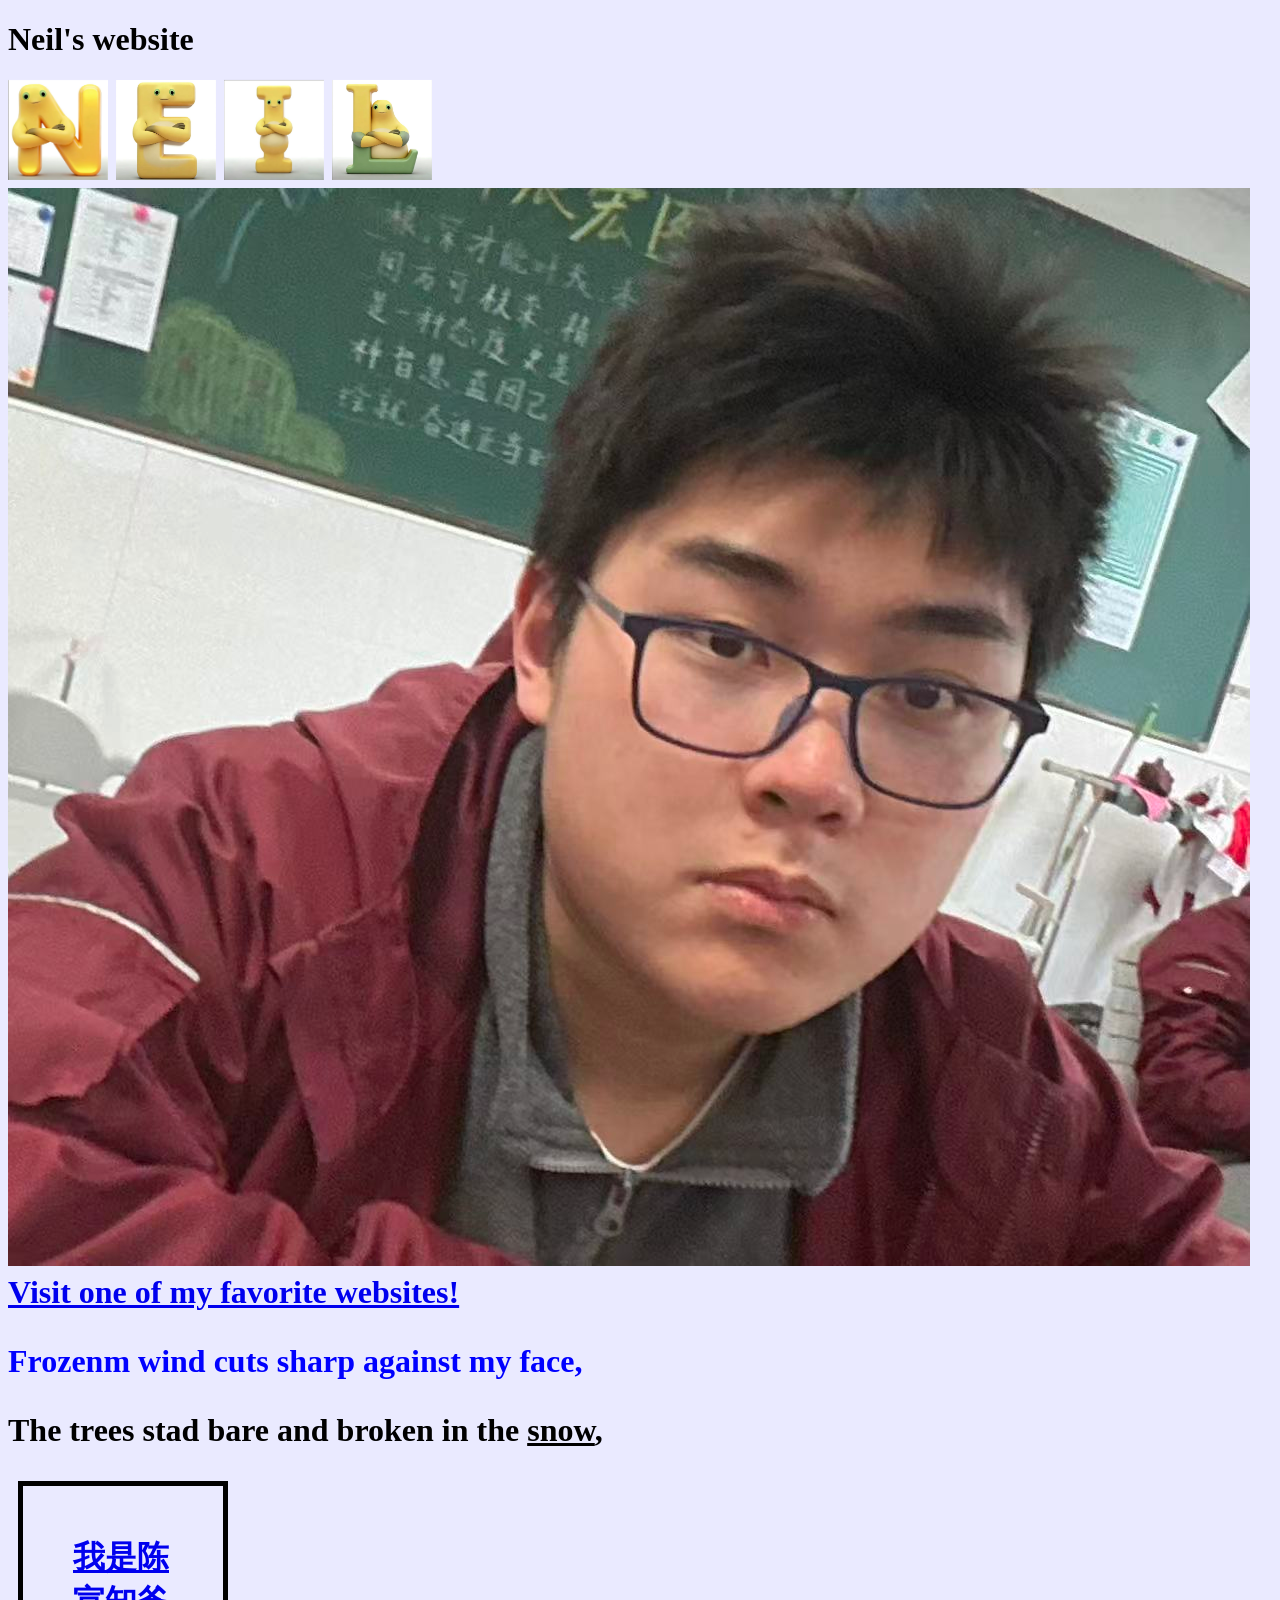
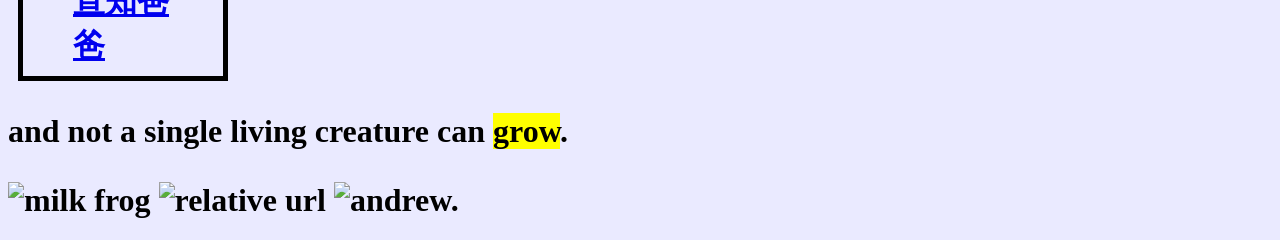
==== index.html @ f55d4d98 "ico" ====
<!DOCTYPE html>
<html lang="en">
<head>
    <title>Neil Wang</title>
    <link rel="stylesheet" href="styles/main.css">
    <link rel="icon" type="image/x-icon" href="images/favicon.ico">
</head>


<body style=" background-color: rgba(0, 0, 255, 0.081);">
    <h1> Neil's website<h1>
        <img
            src="images/n.png"
            class="sticky-img"
            style="width:100px; height:100px;"
        />
        <img
            src="images/e.png"
            class="sticky-img"
            style="width:100px; height:100px;"
        />
        <img
            src="images/i.png"
            class="sticky-img"
            style="width:100px; height:100px;"
        />
        <img
            src="images/l.png"
            class="sticky-img"
            style="width:100px; height:100px;"
        />

    
        <a href="https://www.douyin.com/jingxuan" target="_blank" title="幽默">
        <img src="images/微信图片_20260408154208_109_251.jpg" alt="douyin pathway">
        Visit one of my favorite websites!</a>

        <p style="color:blue;">Frozenm wind cuts sharp against my <strong>face</strong>,</p>
        <p>The trees stad bare and broken in the <u>snow</u>,</p>
        <div> <a href="https://www.baidu.com">我是陈宣知爸爸</a></div>
        <p>and not a <strong>single</strong> living creature can <mark>grow</mark>.</p>
      
    

        <img
            src="https://t14.baidu.com/it/u=1878694358,646015263&fm=224&app=112&f=JPEG?w=500&h=500"
            alt="milk frog"
             style="width:400px; height:400px;"
        />

        <!--Example of a relative url as src value-->
        <img src="https://encrypted-tbn0.gstatic.com/images?q=tbn:ANd9GcRMyRl-_iJHdM_-b48IzEIH5YXbvTeSSJeOVw&s" alt="relative url" />

        <!--Example of an error retrieving an image.-->
        <img src="error.jpg" alt="andrew." />



</body>
</html>
---- styles/main.css ----
<style>
        a:link {
            color: red;
            background-color: transparent;
            text-decoration: underline;
        }
        a:hover {
            color: green;
            background-color: blue;
            text-decoration: none;
        }
        a:active {
            color: yellow;
            background-color: purple;
            text-decoration: none;
        }
        a:visited {
            color: rgb(112, 108, 229);
            background-color: transparent;
            text-decoration: underline;
        }

        div {
            width: 100px;
            height: 90px;
            padding: 50px;
            border: 5px solid black;
            margin: 10px;
            }

        .sticky-img {
        position: sticky;
        top: 0;
        width: 100%;  
    }
    </style>
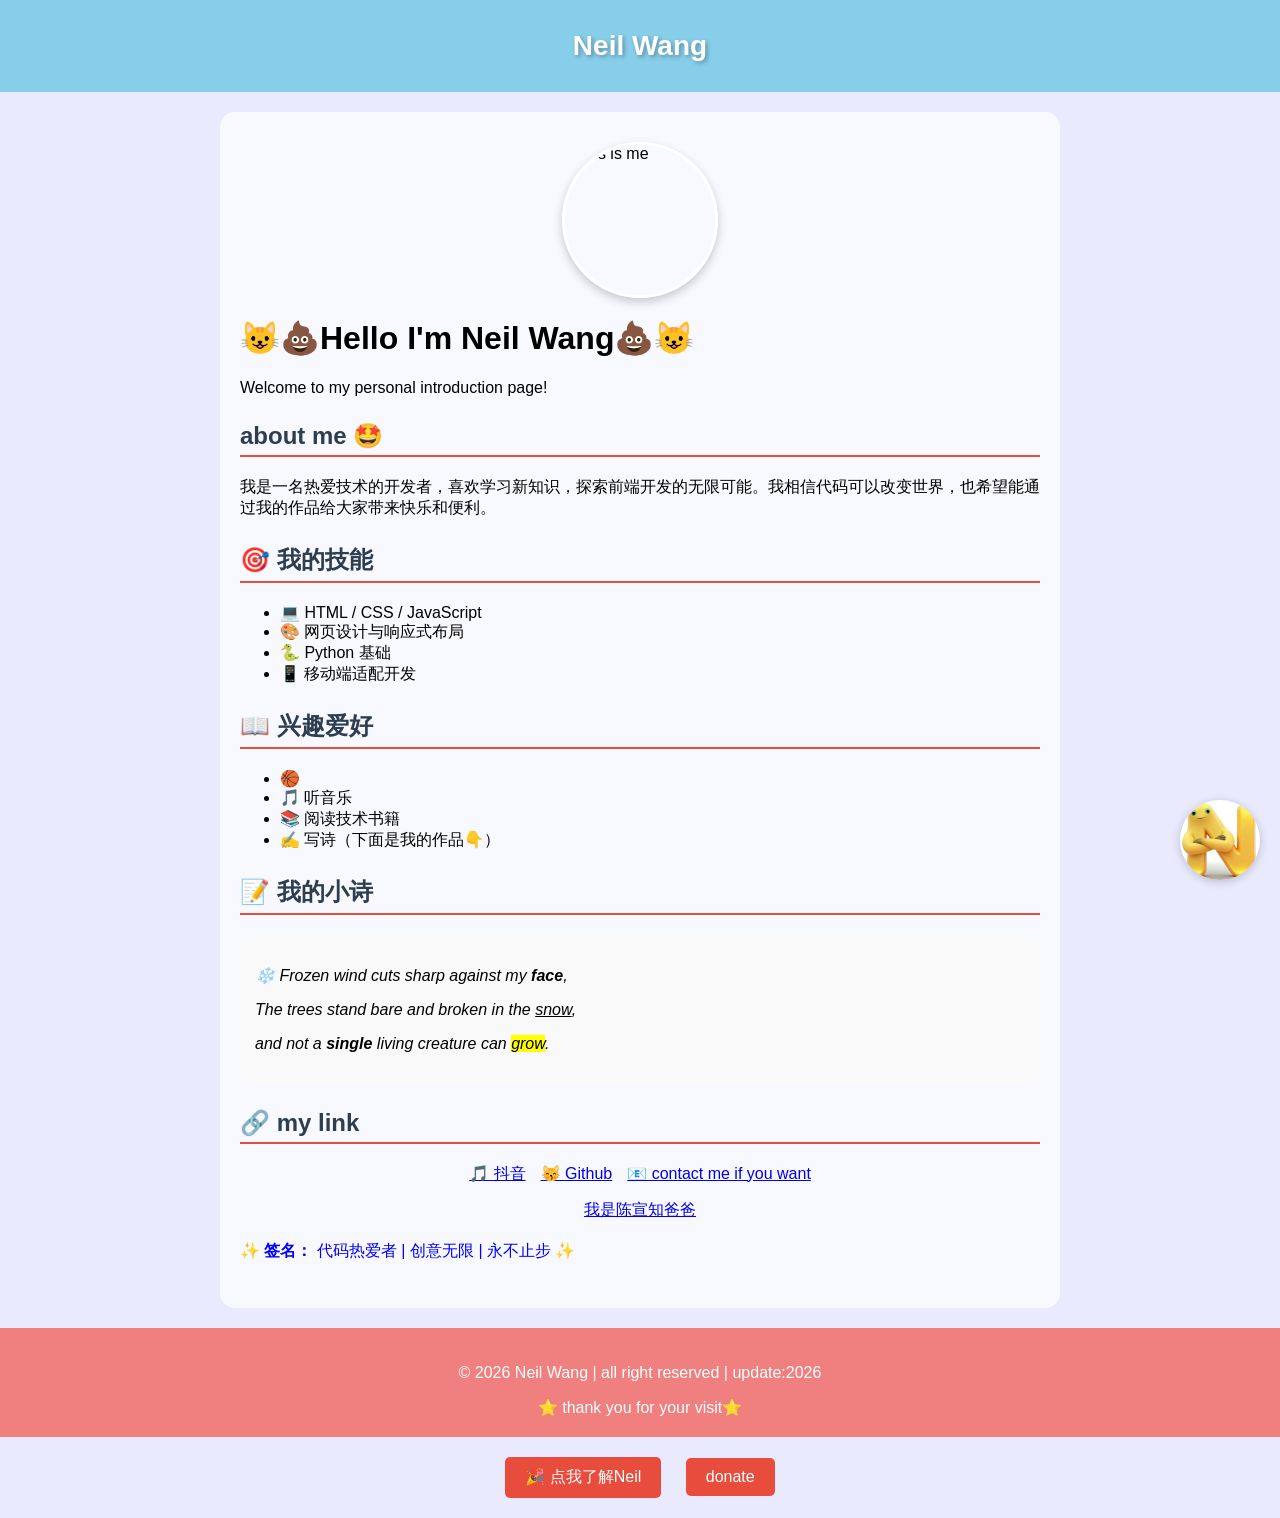
==== commit 8af1708b: "css change" ====
--- a/index.html
+++ b/index.html
@@ -4,57 +4,97 @@
     <title>Neil Wang</title>
     <link rel="stylesheet" href="styles/main.css">
     <link rel="icon" type="image/x-icon" href="images/favicon.ico">
+    <meta name="viewport" content="width=device-width, initial-scale=1.0">
 </head>
 
+<body>
+    <header>Neil Wang</header>
 
-<body style=" background-color: rgba(0, 0, 255, 0.081);">
-    <h1> Neil's website<h1>
-        <img
-            src="images/n.png"
-            class="sticky-img"
-            style="width:100px; height:100px;"
-        />
-        <img
-            src="images/e.png"
-            class="sticky-img"
-            style="width:100px; height:100px;"
-        />
-        <img
-            src="images/i.png"
-            class="sticky-img"
-            style="width:100px; height:100px;"
-        />
-        <img
-            src="images/l.png"
-            class="sticky-img"
-            style="width:100px; height:100px;"
-        />
+    <div class="content">
+        <!-- 个人头像占位 -->
+        <img src="https://t14.baidu.com/it/u=1878694358,646015263&fm=224&app=112&f=JPEG?w=500&h=500" 
+             alt="this is me" 
+             class="profile-img">
+
+        <h1>😺💩Hello I'm Neil Wang💩😺</h1>
+        
+        <p>Welcome to my personal introduction page!</p>
+
+        <h2 class="section-title"> about me 🤩</h2>
+        <p>我是一名热爱技术的开发者，喜欢学习新知识，探索前端开发的无限可能。我相信代码可以改变世界，也希望能通过我的作品给大家带来快乐和便利。</p>
+
+        <h2 class="section-title">🎯 我的技能</h2>
+        <ul>
+            <li>💻 HTML / CSS / JavaScript</li>
+            <li>🎨 网页设计与响应式布局</li>
+            <li>🐍 Python 基础</li>
+            <li>📱 移动端适配开发</li>
+        </ul>
+
+        <h2 class="section-title">📖 兴趣爱好</h2>
+        <ul>
+            <li>🏀 </li>
+            <li>🎵 听音乐</li>
+            <li>📚 阅读技术书籍</li>
+            <li>✍️ 写诗（下面是我的作品👇）</li>
+        </ul>
+
+        <h2 class="section-title">📝 我的小诗</h2>
+        <div class="poem">
+            <p>❄️ Frozen wind cuts sharp against my <strong>face</strong>,</p>
+            <p>The trees stand bare and broken in the <u>snow</u>,</p>
+            <p>and not a <strong>single</strong> living creature can <mark>grow</mark>.</p>
+        </div>
+
+        <h2 class="section-title">🔗 my link</h2>
+        <div class="social-links">
+            <a href="https://www.douyin.com/jingxuan" target="_blank" title="抖音">🎵 抖音</a>
+            <a href="https://www.baidu.com" target="_blank">😽 Github</a>
+            <a href="#">📧 contact me if you want</a>
+        </div>
+
+        <div class="family-link">
+            <a href="https://www.baidu.com">我是陈宣知爸爸</a>
+        </div>
+
+        <p style="color:blue; margin-top: 20px;">✨ <strong>签名：</strong> 代码热爱者 | 创意无限 | 永不止步 ✨</p>
+    </div>
+
+    <footer>
+        <p>&copy; 2026 Neil Wang | all right reserved | update:2026</p>
+        <div>⭐ thank you for your visit⭐</div>
+    </footer>
 
     
-        <a href="https://www.douyin.com/jingxuan" target="_blank" title="幽默">
-        <img src="images/微信图片_20260408154208_109_251.jpg" alt="douyin pathway">
-        Visit one of my favorite websites!</a>
+    <img src="images/n.png" 
+         alt="Neil's logo" 
+         class="fixed-image-bottom-right"
+         onclick="greeting()"
+         >
 
-        <p style="color:blue;">Frozenm wind cuts sharp against my <strong>face</strong>,</p>
-        <p>The trees stad bare and broken in the <u>snow</u>,</p>
-        <div> <a href="https://www.baidu.com">我是陈宣知爸爸</a></div>
-        <p>and not a <strong>single</strong> living creature can <mark>grow</mark>.</p>
-      
-    
+ 
 
-        <img
-            src="https://t14.baidu.com/it/u=1878694358,646015263&fm=224&app=112&f=JPEG?w=500&h=500"
-            alt="milk frog"
-             style="width:400px; height:400px;"
-        />
+    <!-- 可选：欢迎按钮 -->
+    <div style="text-align: center; margin: 10px;">
+        <button onclick="alert('感谢关注 Neil Wang！')">🎉 点我了解Neil</button>
+        <button onclick="greeting()">donate</button>
+    </div>
 
-        <!--Example of a relative url as src value-->
-        <img src="https://encrypted-tbn0.gstatic.com/images?q=tbn:ANd9GcRMyRl-_iJHdM_-b48IzEIH5YXbvTeSSJeOVw&s" alt="relative url" />
+    <script>
+        function greeting() {
+            alert('Donate money to the author');
+        }
+        
+    </script>
 
-        <!--Example of an error retrieving an image.-->
-        <img src="error.jpg" alt="andrew." />
+    <div id="hello" style="display:none;">Hello world!</div>
 
-
+    <script>
+        var helloElem = document.getElementById('hello');
+        if (helloElem) {
+            helloElem.innerHTML = ':)';
+        }
+    </script>
 
 </body>
 </html>
--- a/styles/main.css
+++ b/styles/main.css
@@ -1,37 +1,226 @@
  <style>
-        a:link {
-            color: red;
-            background-color: transparent;
-            text-decoration: underline;
-        }
-        a:hover {
-            color: green;
-            background-color: blue;
-            text-decoration: none;
-        }
-        a:active {
-            color: yellow;
-            background-color: purple;
-            text-decoration: none;
-        }
-        a:visited {
-            color: rgb(112, 108, 229);
-            background-color: transparent;
-            text-decoration: underline;
-        }
-
-        div {
-            width: 100px;
-            height: 90px;
-            padding: 50px;
-            border: 5px solid black;
-            margin: 10px;
-            }
-
-        .sticky-img {
-        position: sticky;
-        top: 0;
-        width: 100%;  
-    }
-    </style>
-
+    
+a:link {
+    color: #e74c3c;
+    background-color: transparent;
+    text-decoration: underline;
+}
+
+a:hover {
+    color: #2ecc71;
+    background-color: #2c3e50;
+    text-decoration: none;
+}
+
+a:active {
+    color: #f1c40f;
+    background-color: #8e44ad;
+    text-decoration: none;
+}
+
+a:visited {
+    color: #7f8c8d;
+    background-color: transparent;
+    text-decoration: underline;
+}
+
+
+body {
+    font-family: Arial, sans-serif;
+    background-color: rgba(0, 0, 255, 0.081);
+    margin: 0;
+    padding: 0;
+}
+
+
+header {
+    background-color: skyblue;
+    padding: 30px 20px;
+    text-align: center;
+    font-size: 28px;
+    font-weight: bold;
+    color: white;
+    text-shadow: 2px 2px 4px rgba(0, 0, 0, 0.3);
+}
+
+
+.content {
+    max-width: 800px;
+    margin: 0 auto;
+    padding: 30px 20px;
+    background-color: rgba(255, 255, 255, 0.7);
+    border-radius: 15px;
+    margin-top: 20px;
+    margin-bottom: 20px;
+}
+
+
+.profile-img {
+    display: block;
+    margin: 0 auto 20px;
+    width: 150px;
+    height: 150px;
+    border-radius: 50%;
+    object-fit: cover;
+    border: 3px solid white;
+    box-shadow: 0 4px 10px rgba(0, 0, 0, 0.2);
+}
+
+
+.section-title {
+    color: #2c3e50;
+    border-bottom: 2px solid #e74c3c;
+    padding-bottom: 5px;
+    margin-top: 25px;
+}
+
+
+.poem {
+    background-color: #f9f9f9;
+    padding: 15px;
+    border-radius: 10px;
+    font-style: italic;
+    margin: 20px 0;
+}
+
+
+.social-links {
+    margin-top: 20px;
+    display: flex;
+    gap: 15px;
+    justify-content: center;
+    flex-wrap: wrap;
+}
+
+.family-link {
+    margin-top: 15px;
+    text-align: center;
+}
+
+
+footer {
+    background-color: lightcoral;
+    padding: 20px;
+    text-align: center;
+    color: white;
+}
+
+
+button {
+    background-color: #e74c3c;
+    color: white;
+    border: none;
+    padding: 10px 20px;
+    border-radius: 5px;
+    cursor: pointer;
+    font-size: 16px;
+    margin: 10px;
+}
+
+button:hover {
+    background-color: #c0392b;
+}
+
+
+.fixed-image-bottom-right {
+    position: fixed;
+    bottom: 20px;
+    right: 20px;
+    width: 80px;
+    height: 80px;
+    border-radius: 50%;
+    object-fit: cover;
+    z-index: 1000;
+    cursor: pointer;
+    box-shadow: 0 2px 10px rgba(0, 0, 0, 0.2);
+}
+
+.fixed-image-bottom-right:hover {
+    transform: scale(1.05);
+    transition: transform 0.2s ease;
+}
+
+
+.fixed-images-group {
+    position: fixed;
+    bottom: 20px;
+    right: 20px;
+    display: flex;
+    gap: 10px;
+    z-index: 1000;
+}
+
+.fixed-img {
+    width: 60px;
+    height: 60px;
+    object-fit: cover;
+    cursor: pointer;
+    border-radius: 10px;
+    box-shadow: 0 2px 8px rgba(0, 0, 0, 0.2);
+}
+
+.fixed-img:hover {
+    transform: scale(1.05);
+    transition: transform 0.2s ease;
+}
+*/
+
+
+@media (max-width: 768px) {
+    header {
+        background-color: lightgreen;
+        font-size: 22px;
+        padding: 20px;
+    }
+
+    .content {
+        margin: 10px;
+        padding: 20px;
+    }
+
+    .fixed-image-bottom-right {
+        width: 60px;
+        height: 60px;
+        bottom: 10px;
+        right: 10px;
+    }
+
+    /*
+    .fixed-img {
+        width: 45px;
+        height: 45px;
+    }
+    */
+}
+
+
+@media (max-width: 480px) {
+
+    header,
+    footer {
+        padding: 15px;
+        font-size: 18px;
+    }
+
+    .content {
+        background-color: rgba(255, 192, 203, 0.7);
+    }
+
+    .content p {
+        font-size: 14px;
+    }
+
+    .fixed-image-bottom-right {
+        width: 50px;
+        height: 50px;
+    }
+
+    /*
+    .fixed-img {
+        width: 35px;
+        height: 35px;
+    }
+    */
+}
+</style>
+
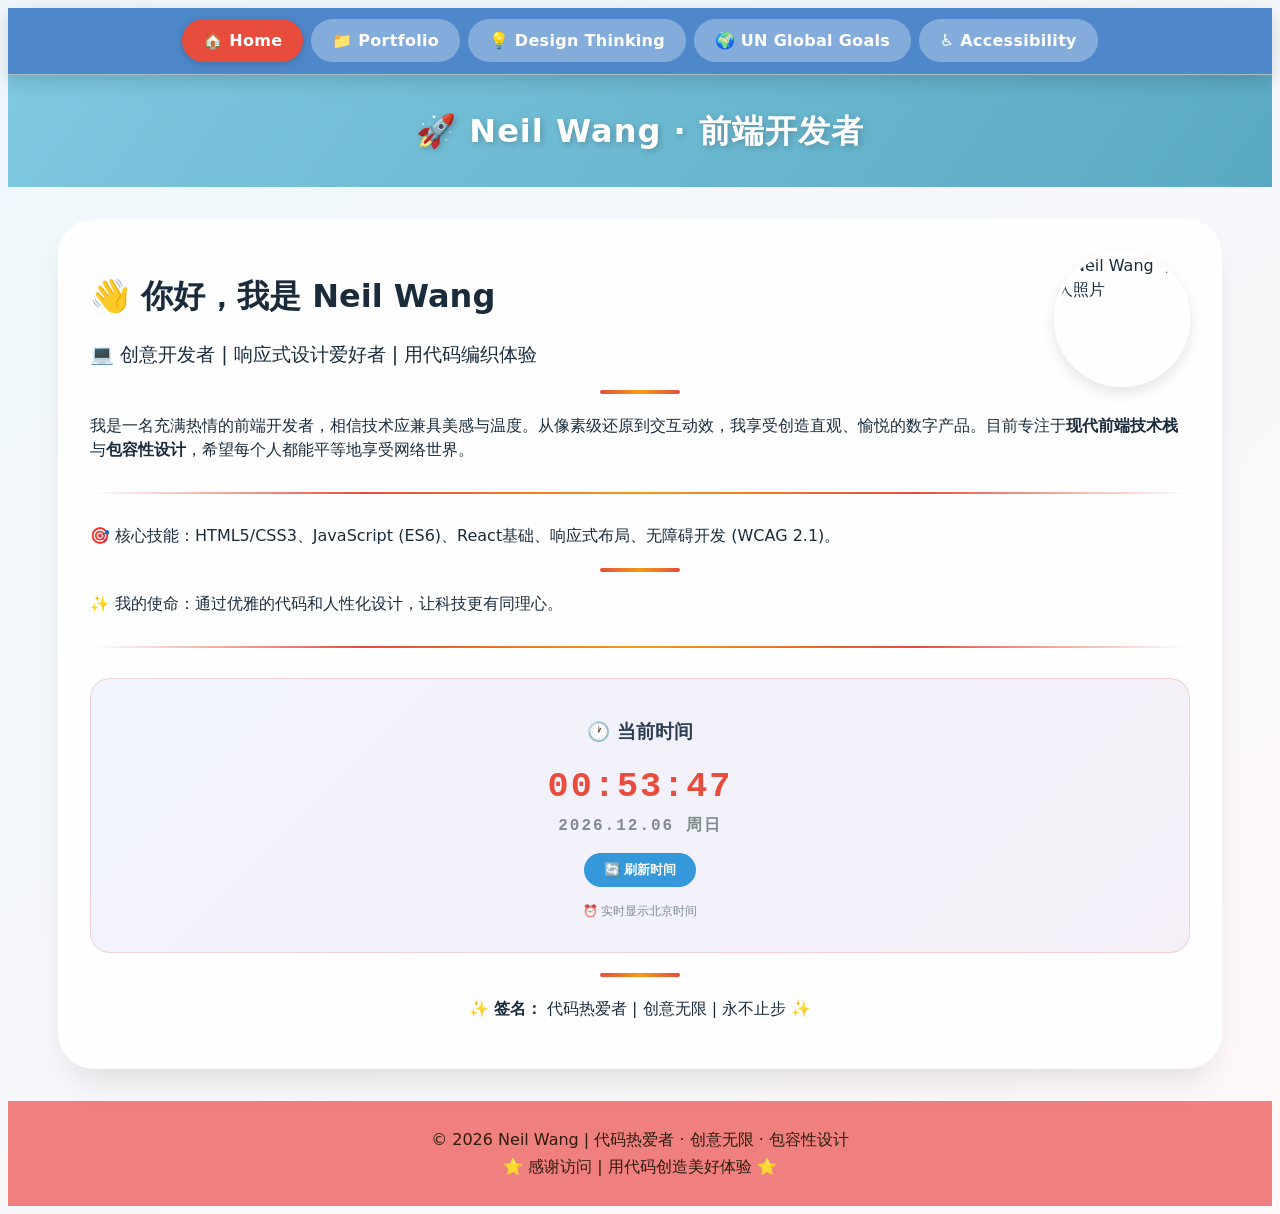
==== commit 63a8e2a5: "navigation" ====
--- a/index.html
+++ b/index.html
@@ -1,100 +1,94 @@
 <!DOCTYPE html>
 <html lang="en">
 <head>
-    <title>Neil Wang</title>
+    <meta charset="UTF-8">
+    <meta name="viewport" content="width=device-width, initial-scale=1.0, user-scalable=yes">
+    <title>Neil Wang | 主页 · 开发者介绍</title>
     <link rel="stylesheet" href="styles/main.css">
     <link rel="icon" type="image/x-icon" href="images/favicon.ico">
-    <meta name="viewport" content="width=device-width, initial-scale=1.0">
 </head>
+<body>
 
-<body>
-    <header>Neil Wang</header>
+<nav>
+    <ul>
+        <li><a href="index.html" class="active">🏠 Home</a></li>
+        <li><a href="portfolio.html">📁 Portfolio</a></li>
+        <li><a href="design.html">💡 Design Thinking</a></li>
+        <li><a href="globalgoals.html">🌍 UN Global Goals</a></li>
+        <li><a href="accessibility.html">♿ Accessibility</a></li>
+    </ul>
+</nav>
 
-    <div class="content">
-        <!-- 个人头像占位 -->
-        <img src="https://t14.baidu.com/it/u=1878694358,646015263&fm=224&app=112&f=JPEG?w=500&h=500" 
-             alt="this is me" 
-             class="profile-img">
+<main>
+    <div class="page-header">🚀 Neil Wang · 前端开发者</div>
+    <div class="container clearfix">
+        <img src="https://t14.baidu.com/it/u=1878694358,646015263&fm=224&app=112&f=JPEG?w=500&h=500" alt="Neil Wang 个人照片" class="profile-img-small">
+        <h1>👋 你好，我是 Neil Wang</h1>
+        <p style="font-size:1.2rem; margin-top:0.5rem;">💻 创意开发者 | 响应式设计爱好者 | 用代码编织体验</p>
+        
+        <div class="divider"></div>
+        
+        <p>我是一名充满热情的前端开发者，相信技术应兼具美感与温度。从像素级还原到交互动效，我享受创造直观、愉悦的数字产品。目前专注于<strong>现代前端技术栈</strong>与<strong>包容性设计</strong>，希望每个人都能平等地享受网络世界。</p>
+        
+        <div class="divider-long"></div>
+        
+        <p>🎯 核心技能：HTML5/CSS3、JavaScript (ES6)、React基础、响应式布局、无障碍开发 (WCAG 2.1)。</p>
+        
+        <div class="divider"></div>
+        
+        <p>✨ 我的使命：通过优雅的代码和人性化设计，让科技更有同理心。</p>
+        
+        <div class="divider-long"></div>
+        
+        <!-- 时间显示区域 -->
+        <div class="time-display-area">
+            <h3 style="margin-bottom: 15px; color: #2c3e50;">🕐 当前时间</h3>
+            <div id="currentTime" class="current-time">--:--:--</div>
+            <button onclick="refreshTime()" style="margin-top: 15px; background: #3498db;">🔄 刷新时间</button>
+            <p style="margin-top: 15px; font-size: 12px; color: #7f8c8d;">⏰ 实时显示北京时间</p>
+        </div>
+        
+        <div class="divider"></div>
+        
+        <p style="text-align:center; margin-top:20px;">✨ <strong>签名：</strong> 代码热爱者 | 创意无限 | 永不止步 ✨</p>
+    </div>
+</main>
 
-        <h1>😺💩Hello I'm Neil Wang💩😺</h1>
-        
-        <p>Welcome to my personal introduction page!</p>
+<footer>
+    <p>© 2026 Neil Wang | 代码热爱者 · 创意无限 · 包容性设计</p>
+    <div>⭐ 感谢访问 | 用代码创造美好体验 ⭐</div>
+</footer>
 
-        <h2 class="section-title"> about me 🤩</h2>
-        <p>我是一名热爱技术的开发者，喜欢学习新知识，探索前端开发的无限可能。我相信代码可以改变世界，也希望能通过我的作品给大家带来快乐和便利。</p>
+<script>
+    function updateTime() {
+        const timeElem = document.getElementById('currentTime');
+        if (timeElem) {
+            const now = new Date();
+            const year = now.getFullYear();
+            const month = String(now.getMonth() + 1).padStart(2, '0');
+            const day = String(now.getDate()).padStart(2, '0');
+            const hours = String(now.getHours()).padStart(2, '0');
+            const minutes = String(now.getMinutes()).padStart(2, '0');
+            const seconds = String(now.getSeconds()).padStart(2, '0');
+            const weekdays = ['周日', '周一', '周二', '周三', '周四', '周五', '周六'];
+            const weekday = weekdays[now.getDay()];
+            
+            const timeString = `${hours}:${minutes}:${seconds}`;
+            const dateString = `${year}.${month}.${day} ${weekday}`;
+            
+            timeElem.innerHTML = `${timeString}<span style="font-size: 1rem; display: block; color: #7f8c8d;">${dateString}</span>`;
+        }
+    }
 
-        <h2 class="section-title">🎯 我的技能</h2>
-        <ul>
-            <li>💻 HTML / CSS / JavaScript</li>
-            <li>🎨 网页设计与响应式布局</li>
-            <li>🐍 Python 基础</li>
-            <li>📱 移动端适配开发</li>
-        </ul>
+    function refreshTime() {
+        updateTime();
+        const btn = event.target;
+        btn.style.transform = 'scale(0.95)';
+        setTimeout(() => { btn.style.transform = ''; }, 150);
+    }
 
-        <h2 class="section-title">📖 兴趣爱好</h2>
-        <ul>
-            <li>🏀 </li>
-            <li>🎵 听音乐</li>
-            <li>📚 阅读技术书籍</li>
-            <li>✍️ 写诗（下面是我的作品👇）</li>
-        </ul>
-
-        <h2 class="section-title">📝 我的小诗</h2>
-        <div class="poem">
-            <p>❄️ Frozen wind cuts sharp against my <strong>face</strong>,</p>
-            <p>The trees stand bare and broken in the <u>snow</u>,</p>
-            <p>and not a <strong>single</strong> living creature can <mark>grow</mark>.</p>
-        </div>
-
-        <h2 class="section-title">🔗 my link</h2>
-        <div class="social-links">
-            <a href="https://www.douyin.com/jingxuan" target="_blank" title="抖音">🎵 抖音</a>
-            <a href="https://www.baidu.com" target="_blank">😽 Github</a>
-            <a href="#">📧 contact me if you want</a>
-        </div>
-
-        <div class="family-link">
-            <a href="https://www.baidu.com">我是陈宣知爸爸</a>
-        </div>
-
-        <p style="color:blue; margin-top: 20px;">✨ <strong>签名：</strong> 代码热爱者 | 创意无限 | 永不止步 ✨</p>
-    </div>
-
-    <footer>
-        <p>&copy; 2026 Neil Wang | all right reserved | update:2026</p>
-        <div>⭐ thank you for your visit⭐</div>
-    </footer>
-
-    
-    <img src="images/n.png" 
-         alt="Neil's logo" 
-         class="fixed-image-bottom-right"
-         onclick="greeting()"
-         >
-
- 
-
-    <!-- 可选：欢迎按钮 -->
-    <div style="text-align: center; margin: 10px;">
-        <button onclick="alert('感谢关注 Neil Wang！')">🎉 点我了解Neil</button>
-        <button onclick="greeting()">donate</button>
-    </div>
-
-    <script>
-        function greeting() {
-            alert('Donate money to the author');
-        }
-        
-    </script>
-
-    <div id="hello" style="display:none;">Hello world!</div>
-
-    <script>
-        var helloElem = document.getElementById('hello');
-        if (helloElem) {
-            helloElem.innerHTML = ':)';
-        }
-    </script>
-
+    updateTime();
+    setInterval(updateTime, 1000);
+</script>
 </body>
 </html>
--- a/styles/main.css
+++ b/styles/main.css
@@ -1,226 +1,294 @@
- <style>
-    
-a:link {
-    color: #e74c3c;
-    background-color: transparent;
-    text-decoration: underline;
-}
-
-a:hover {
-    color: #2ecc71;
-    background-color: #2c3e50;
-    text-decoration: none;
-}
-
-a:active {
-    color: #f1c40f;
-    background-color: #8e44ad;
-    text-decoration: none;
-}
-
-a:visited {
-    color: #7f8c8d;
-    background-color: transparent;
-    text-decoration: underline;
-}
-
-
-body {
-    font-family: Arial, sans-serif;
-    background-color: rgba(0, 0, 255, 0.081);
+<style>
+/* styles/main.css - 所有页面共享的样式文件 */
+* {
     margin: 0;
     padding: 0;
-}
-
-
-header {
-    background-color: skyblue;
-    padding: 30px 20px;
+    box-sizing: border-box;
+}
+
+body {
+    font-family: 'Segoe UI', 'Poppins', system-ui, -apple-system, sans-serif;
+    background: linear-gradient(145deg, rgba(135, 206, 235, 0.15) 0%, rgba(255, 182, 193, 0.1) 100%);
+    color: #1e2f3e;
+    line-height: 1.5;
+}
+
+/* ========= 五栏导航样式 - 加深颜色 ========= */
+nav {
+    position: sticky;
+    top: 0;
+    z-index: 1000;
+    backdrop-filter: blur(12px);
+    background: rgba(70, 130, 200, 0.95);
+    box-shadow: 0 6px 18px rgba(0, 0, 0, 0.15);
+    border-bottom: 1px solid rgba(255, 245, 200, 0.5);
+}
+
+nav ul {
+    display: flex;
+    justify-content: center;
+    flex-wrap: wrap;
+    gap: 0.5rem;
+    list-style: none;
+    padding: 0.7rem 1.5rem;
+    max-width: 1300px;
+    margin: 0 auto;
+}
+
+nav ul li a {
+    display: inline-block;
+    font-weight: 600;
+    font-size: 1rem;
+    padding: 0.6rem 1.3rem;
+    border-radius: 40px;
+    text-decoration: none;
+    background: rgba(255, 255, 255, 0.3);
+    color: white;
+    transition: all 0.25s ease;
+    letter-spacing: 0.3px;
+}
+
+nav ul li a:hover {
+    background-color: #e74c3c;
+    color: white;
+    transform: translateY(-2px);
+    box-shadow: 0 6px 14px rgba(231, 76, 60, 0.4);
+}
+
+nav ul li a.active {
+    background-color: #e74c3c;
+    color: white;
+    box-shadow: 0 2px 8px rgba(0, 0, 0, 0.2);
+}
+
+/* 响应式导航 */
+@media (max-width: 700px) {
+    nav ul li a {
+        padding: 0.4rem 1rem;
+        font-size: 0.85rem;
+    }
+}
+
+/* 页面头部 */
+.page-header {
+    background: linear-gradient(125deg, #7ec8e0, #5aa9c2);
+    padding: 2rem 1rem;
     text-align: center;
-    font-size: 28px;
+    color: white;
+    font-size: 2rem;
     font-weight: bold;
-    color: white;
-    text-shadow: 2px 2px 4px rgba(0, 0, 0, 0.3);
-}
-
-
-.content {
-    max-width: 800px;
-    margin: 0 auto;
-    padding: 30px 20px;
-    background-color: rgba(255, 255, 255, 0.7);
-    border-radius: 15px;
-    margin-top: 20px;
-    margin-bottom: 20px;
-}
-
-
-.profile-img {
-    display: block;
-    margin: 0 auto 20px;
-    width: 150px;
-    height: 150px;
+    text-shadow: 2px 2px 6px rgba(0, 0, 0, 0.2);
+    letter-spacing: 1px;
+}
+
+/* 主容器卡片 */
+.container {
+    max-width: 1100px;
+    margin: 2rem auto;
+    padding: 2rem;
+    background: rgba(255, 255, 255, 0.88);
+    backdrop-filter: blur(2px);
+    border-radius: 36px;
+    box-shadow: 0 20px 35px -12px rgba(0, 0, 0, 0.12);
+}
+
+.section-title {
+    color: #2c3e50;
+    border-left: 6px solid #e74c3c;
+    padding-left: 1rem;
+    margin: 1.8rem 0 1rem 0;
+    font-size: 1.8rem;
+}
+
+/* 作品集卡片网格 */
+.portfolio-grid {
+    display: grid;
+    grid-template-columns: repeat(auto-fit, minmax(280px, 1fr));
+    gap: 2rem;
+    margin: 2rem 0;
+}
+
+.card {
+    background: white;
+    border-radius: 28px;
+    overflow: hidden;
+    box-shadow: 0 8px 20px rgba(0, 0, 0, 0.1);
+    transition: transform 0.2s, box-shadow 0.2s;
+}
+
+.card:hover {
+    transform: translateY(-8px);
+    box-shadow: 0 20px 30px -10px rgba(0, 0, 0, 0.2);
+}
+
+.card-img {
+    width: 100%;
+    height: 180px;
+    object-fit: cover;
+    background: #b0d4e8;
+}
+
+.card-content {
+    padding: 1.2rem;
+}
+
+.card h3 {
+    margin-bottom: 0.5rem;
+    color: #e74c3c;
+}
+
+/* 设计思考步骤 */
+.dt-step {
+    background: #fef9e6;
+    border-radius: 24px;
+    padding: 1.2rem;
+    margin-bottom: 1.2rem;
+    border-left: 6px solid #e67e22;
+}
+
+/* 全球目标高亮 */
+.goal-highlight {
+    background: linear-gradient(120deg, #d4f1f9, #ffe6e6);
+    padding: 1.5rem;
+    border-radius: 32px;
+    margin: 1rem 0;
+}
+
+/* 无障碍声明列表 */
+.access-list {
+    background: #f0f7fc;
+    border-radius: 28px;
+    padding: 1.2rem 1.8rem;
+}
+
+button, .btn {
+    background: #e74c3c;
+    color: white;
+    border: none;
+    padding: 0.5rem 1.2rem;
+    border-radius: 60px;
+    cursor: pointer;
+    font-weight: bold;
+    transition: 0.2s;
+}
+
+button:hover {
+    background: #c0392b;
+    transform: scale(0.98);
+}
+
+footer {
+    background: #ffab91c9;
+    background-color: lightcoral;
+    text-align: center;
+    padding: 1.5rem;
+    color: #2c1a0c;
+    margin-top: 2rem;
+    font-weight: 500;
+}
+
+.profile-img-small {
+    width: 130px;
+    height: 130px;
     border-radius: 50%;
     object-fit: cover;
+    float: right;
+    margin-left: 20px;
+    shape-outside: circle();
+}
+
+/* 焦点样式 */
+:focus-visible {
+    outline: 3px solid #e74c3c;
+    outline-offset: 2px;
+    border-radius: 6px;
+}
+
+@media (prefers-reduced-motion: reduce) {
+    * {
+        animation-duration: 0.01ms !important;
+        scroll-behavior: auto !important;
+    }
+}
+
+.container, .card, .goal-highlight, .access-list {
+    color: #1a2c3c;
+}
+
+a {
+    color: #c0392b;
+    text-decoration: underline;
+}
+
+.profile-img-small {
     border: 3px solid white;
-    box-shadow: 0 4px 10px rgba(0, 0, 0, 0.2);
-}
-
-
-.section-title {
-    color: #2c3e50;
-    border-bottom: 2px solid #e74c3c;
-    padding-bottom: 5px;
-    margin-top: 25px;
-}
-
-
-.poem {
-    background-color: #f9f9f9;
-    padding: 15px;
-    border-radius: 10px;
-    font-style: italic;
-    margin: 20px 0;
-}
-
-
-.social-links {
-    margin-top: 20px;
-    display: flex;
-    gap: 15px;
-    justify-content: center;
-    flex-wrap: wrap;
-}
-
-.family-link {
-    margin-top: 15px;
-    text-align: center;
-}
-
-
-footer {
-    background-color: lightcoral;
+    box-shadow: 0 6px 14px rgba(0, 0, 0, 0.1);
+}
+
+.dt-step strong {
+    color: #c0392b;
+}
+
+footer p, footer div {
+    margin: 0.2rem;
+}
+
+.clearfix::after {
+    content: "";
+    clear: both;
+    display: table;
+}
+
+/* 分割线样式 */
+.divider {
+    width: 80px;
+    height: 4px;
+    background: linear-gradient(90deg, #e74c3c, #f39c12, #e74c3c);
+    margin: 20px auto;
+    border-radius: 2px;
+}
+
+.divider-long {
+    width: 100%;
+    height: 2px;
+    background: linear-gradient(90deg, transparent, #e74c3c, #f39c12, #e74c3c, transparent);
+    margin: 30px 0;
+    border-radius: 1px;
+}
+
+/* 时间显示区域 */
+.time-display-area {
+    background: linear-gradient(135deg, #667eea15, #764ba215);
+    border-radius: 20px;
     padding: 20px;
     text-align: center;
-    color: white;
-}
-
-
-button {
-    background-color: #e74c3c;
-    color: white;
-    border: none;
-    padding: 10px 20px;
-    border-radius: 5px;
-    cursor: pointer;
-    font-size: 16px;
-    margin: 10px;
-}
-
-button:hover {
-    background-color: #c0392b;
-}
-
-
-.fixed-image-bottom-right {
-    position: fixed;
-    bottom: 20px;
-    right: 20px;
-    width: 80px;
-    height: 80px;
-    border-radius: 50%;
-    object-fit: cover;
-    z-index: 1000;
-    cursor: pointer;
-    box-shadow: 0 2px 10px rgba(0, 0, 0, 0.2);
-}
-
-.fixed-image-bottom-right:hover {
-    transform: scale(1.05);
-    transition: transform 0.2s ease;
-}
-
-
-.fixed-images-group {
-    position: fixed;
-    bottom: 20px;
-    right: 20px;
-    display: flex;
-    gap: 10px;
-    z-index: 1000;
-}
-
-.fixed-img {
-    width: 60px;
-    height: 60px;
-    object-fit: cover;
-    cursor: pointer;
-    border-radius: 10px;
-    box-shadow: 0 2px 8px rgba(0, 0, 0, 0.2);
-}
-
-.fixed-img:hover {
-    transform: scale(1.05);
-    transition: transform 0.2s ease;
-}
-*/
-
-
-@media (max-width: 768px) {
-    header {
-        background-color: lightgreen;
-        font-size: 22px;
-        padding: 20px;
-    }
-
-    .content {
-        margin: 10px;
-        padding: 20px;
-    }
-
-    .fixed-image-bottom-right {
-        width: 60px;
-        height: 60px;
-        bottom: 10px;
-        right: 10px;
-    }
-
-    /*
-    .fixed-img {
-        width: 45px;
-        height: 45px;
-    }
-    */
-}
-
-
-@media (max-width: 480px) {
-
-    header,
-    footer {
-        padding: 15px;
-        font-size: 18px;
-    }
-
-    .content {
-        background-color: rgba(255, 192, 203, 0.7);
-    }
-
-    .content p {
-        font-size: 14px;
-    }
-
-    .fixed-image-bottom-right {
-        width: 50px;
-        height: 50px;
-    }
-
-    /*
-    .fixed-img {
-        width: 35px;
-        height: 35px;
-    }
-    */
+    margin: 20px 0;
+    border: 1px solid rgba(231, 76, 60, 0.2);
+}
+
+.current-time {
+    font-size: 2.2rem;
+    font-weight: bold;
+    color: #e74c3c;
+    font-family: monospace;
+    letter-spacing: 2px;
+}
+
+/* 移动端适配 */
+@media (max-width: 600px) {
+    .container {
+        padding: 1.2rem;
+        margin: 1rem;
+    }
+    .profile-img-small {
+        width: 90px;
+        height: 90px;
+        float: none;
+        display: block;
+        margin: 0 auto 1rem;
+    }
+    .current-time {
+        font-size: 1.5rem;
+    }
 }
 </style>
-
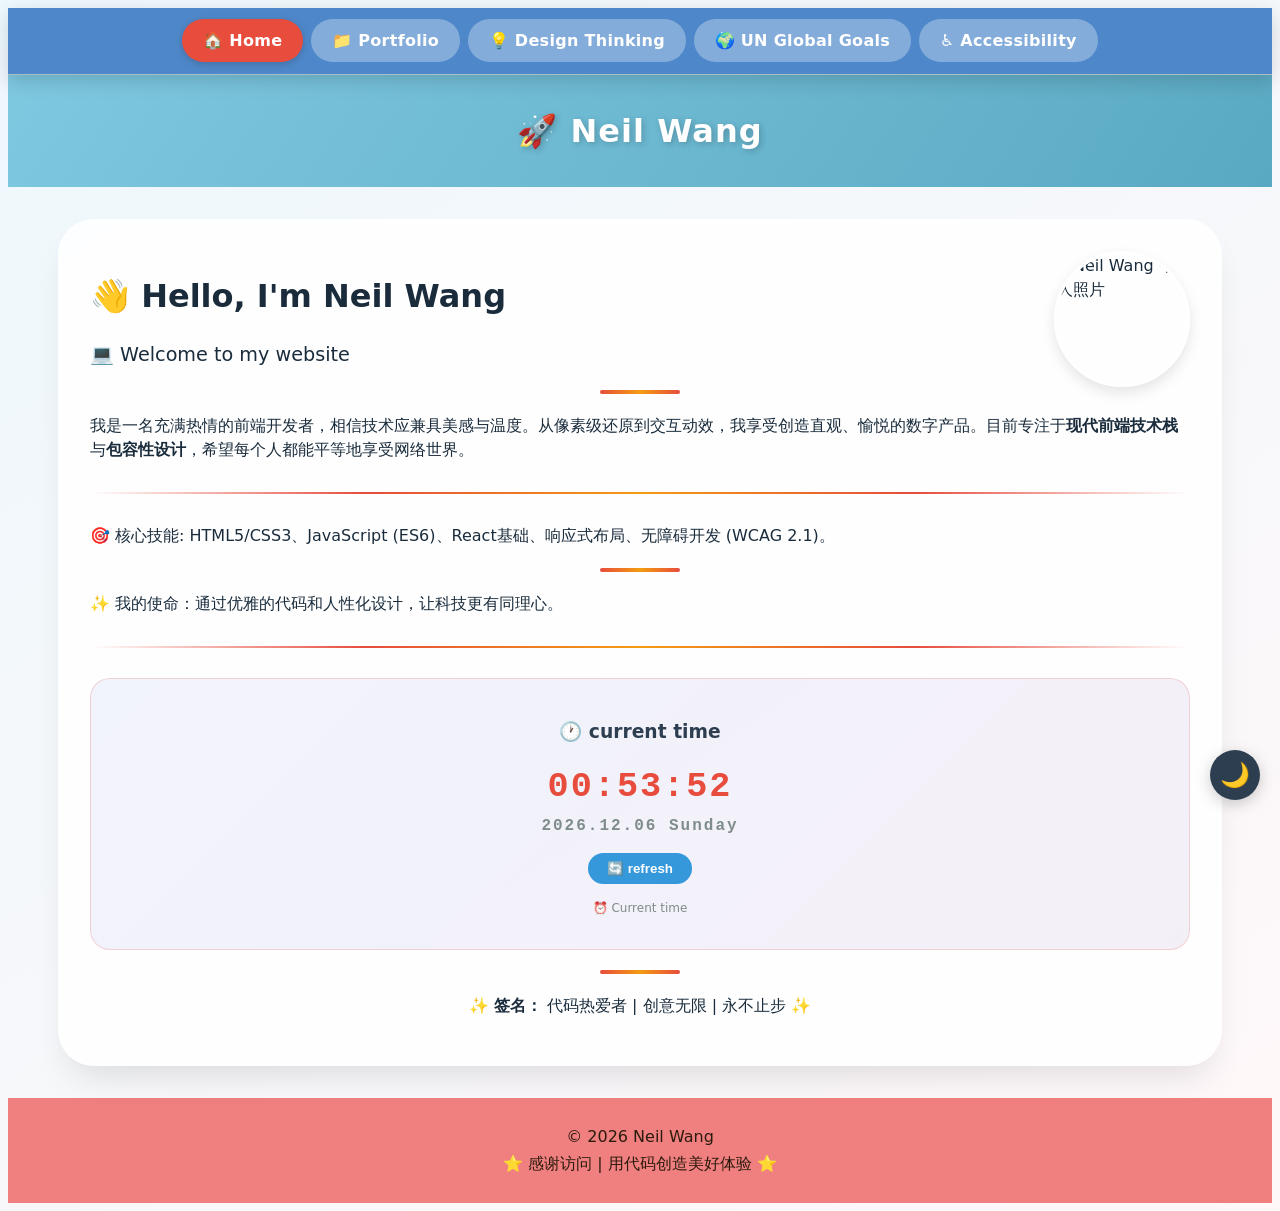
==== commit 4e4a0f35: "link" ====
--- a/index.html
+++ b/index.html
@@ -3,12 +3,12 @@
 <head>
     <meta charset="UTF-8">
     <meta name="viewport" content="width=device-width, initial-scale=1.0, user-scalable=yes">
-    <title>Neil Wang | 主页 · 开发者介绍</title>
+    <title>Neil Wang | Homepage</title>
     <link rel="stylesheet" href="styles/main.css">
     <link rel="icon" type="image/x-icon" href="images/favicon.ico">
 </head>
 <body>
-
+<script src="scripts/main.js"></script>
 <nav>
     <ul>
         <li><a href="index.html" class="active">🏠 Home</a></li>
@@ -20,11 +20,11 @@
 </nav>
 
 <main>
-    <div class="page-header">🚀 Neil Wang · 前端开发者</div>
+    <div class="page-header">🚀 Neil Wang </div>
     <div class="container clearfix">
         <img src="https://t14.baidu.com/it/u=1878694358,646015263&fm=224&app=112&f=JPEG?w=500&h=500" alt="Neil Wang 个人照片" class="profile-img-small">
-        <h1>👋 你好，我是 Neil Wang</h1>
-        <p style="font-size:1.2rem; margin-top:0.5rem;">💻 创意开发者 | 响应式设计爱好者 | 用代码编织体验</p>
+        <h1>👋 Hello, I'm Neil Wang</h1>
+        <p style="font-size:1.2rem; margin-top:0.5rem;">💻 Welcome to my website</p>
         
         <div class="divider"></div>
         
@@ -32,7 +32,7 @@
         
         <div class="divider-long"></div>
         
-        <p>🎯 核心技能：HTML5/CSS3、JavaScript (ES6)、React基础、响应式布局、无障碍开发 (WCAG 2.1)。</p>
+        <p>🎯 核心技能: HTML5/CSS3、JavaScript (ES6)、React基础、响应式布局、无障碍开发 (WCAG 2.1)。</p>
         
         <div class="divider"></div>
         
@@ -42,10 +42,10 @@
         
         <!-- 时间显示区域 -->
         <div class="time-display-area">
-            <h3 style="margin-bottom: 15px; color: #2c3e50;">🕐 当前时间</h3>
+            <h3 style="margin-bottom: 15px; color: #2c3e50;">🕐 current time</h3>
             <div id="currentTime" class="current-time">--:--:--</div>
-            <button onclick="refreshTime()" style="margin-top: 15px; background: #3498db;">🔄 刷新时间</button>
-            <p style="margin-top: 15px; font-size: 12px; color: #7f8c8d;">⏰ 实时显示北京时间</p>
+            <button onclick="refreshTime()" style="margin-top: 15px; background: #3498db;">🔄 refresh</button>
+            <p style="margin-top: 15px; font-size: 12px; color: #7f8c8d;">⏰ Current time</p>
         </div>
         
         <div class="divider"></div>
@@ -55,7 +55,7 @@
 </main>
 
 <footer>
-    <p>© 2026 Neil Wang | 代码热爱者 · 创意无限 · 包容性设计</p>
+    <p>© 2026 Neil Wang </p>
     <div>⭐ 感谢访问 | 用代码创造美好体验 ⭐</div>
 </footer>
 
@@ -70,7 +70,7 @@
             const hours = String(now.getHours()).padStart(2, '0');
             const minutes = String(now.getMinutes()).padStart(2, '0');
             const seconds = String(now.getSeconds()).padStart(2, '0');
-            const weekdays = ['周日', '周一', '周二', '周三', '周四', '周五', '周六'];
+            const weekdays = ['Sunday', 'Monday', 'Tuesday', 'Wednesday', 'Thursday', 'Friday', 'Saturday'];
             const weekday = weekdays[now.getDay()];
             
             const timeString = `${hours}:${minutes}:${seconds}`;
--- a/styles/main.css
+++ b/styles/main.css
@@ -13,7 +13,7 @@
     line-height: 1.5;
 }
 
-/* ========= 五栏导航样式 - 加深颜色 ========= */
+
 nav {
     position: sticky;
     top: 0;
@@ -61,7 +61,6 @@
     box-shadow: 0 2px 8px rgba(0, 0, 0, 0.2);
 }
 
-/* 响应式导航 */
 @media (max-width: 700px) {
     nav ul li a {
         padding: 0.4rem 1rem;
@@ -69,7 +68,7 @@
     }
 }
 
-/* 页面头部 */
+
 .page-header {
     background: linear-gradient(125deg, #7ec8e0, #5aa9c2);
     padding: 2rem 1rem;
@@ -291,4 +290,266 @@
         font-size: 1.5rem;
     }
 }
-</style>
+
+/* styles/main.css - 添加到文件末尾 */
+
+/* ===== 主题切换按钮样式 ===== */
+.theme-toggle {
+    position: fixed;
+    bottom: 100px;
+    right: 20px;
+    width: 50px;
+    height: 50px;
+    border-radius: 50%;
+    background: #2c3e50;
+    color: white;
+    border: none;
+    cursor: pointer;
+    font-size: 24px;
+    box-shadow: 0 4px 15px rgba(0, 0, 0, 0.2);
+    z-index: 1000;
+    transition: all 0.3s ease;
+    display: flex;
+    align-items: center;
+    justify-content: center;
+}
+
+.theme-toggle:hover {
+    transform: scale(1.1);
+    box-shadow: 0 6px 20px rgba(0, 0, 0, 0.3);
+}
+
+.theme-toggle:active {
+    transform: scale(0.95);
+}
+
+/* 移动端适配 */
+@media (max-width: 768px) {
+    .theme-toggle {
+        bottom: 80px;
+        right: 15px;
+        width: 45px;
+        height: 45px;
+        font-size: 20px;
+    }
+}
+
+/* ===== 暗色主题样式 ===== */
+/* styles/main.css - 替换暗色主题部分为以下内容 */
+
+/* ===== 暗色主题样式 (柔和不刺眼) ===== */
+body.dark-theme {
+    background: linear-gradient(145deg, #1e2a3a 0%, #1a2533 100%);
+    color: #e8e8e8;
+}
+
+/* 头部 */
+body.dark-theme .page-header {
+    background: linear-gradient(125deg, #2c4a6e, #1e3a5f);
+    color: #f0f0f0;
+}
+
+/* 主容器 - 半透明深色背景 */
+body.dark-theme .container {
+    background: rgba(35, 45, 55, 0.92);
+    color: #e0e0e0;
+}
+
+/* 卡片样式 */
+body.dark-theme .card {
+    background: #2a3a4a;
+    color: #e8e8e8;
+    box-shadow: 0 8px 20px rgba(0, 0, 0, 0.25);
+}
+
+body.dark-theme .card:hover {
+    background: #2f4052;
+    box-shadow: 0 12px 28px rgba(0, 0, 0, 0.3);
+}
+
+body.dark-theme .card h3 {
+    color: #ffaa7a;
+}
+
+/* 章节标题 */
+body.dark-theme .section-title {
+    color: #ffaa7a;
+    border-left-color: #ff8c5a;
+}
+
+/* 设计思维步骤 */
+body.dark-theme .dt-step {
+    background: #2a3a48;
+    color: #ddd;
+    border-left-color: #ff8c5a;
+}
+
+body.dark-theme .dt-step strong {
+    color: #ffaa7a;
+}
+
+/* 全球目标高亮 */
+body.dark-theme .goal-highlight {
+    background: linear-gradient(120deg, #2a3a48, #253545);
+    color: #e0e0e0;
+}
+
+body.dark-theme .goal-highlight h2 {
+    color: #6abf8a !important;
+}
+
+/* 无障碍声明列表 */
+body.dark-theme .access-list {
+    background: #2a3a48;
+    color: #e0e0e0;
+}
+
+/* 时间显示区域 */
+body.dark-theme .time-display-area {
+    background: #2a3a48;
+    border-color: #ffaa7a;
+}
+
+body.dark-theme .time-display-area h3 {
+    color: #ffaa7a !important;
+}
+
+body.dark-theme .current-time {
+    color: #ffaa7a;
+}
+
+body.dark-theme .current-time span {
+    color: #aaa !important;
+}
+
+/* 按钮样式 */
+body.dark-theme button {
+    background: #ff7a4a;
+}
+
+body.dark-theme button:hover {
+    background: #ff9668;
+}
+
+body.dark-theme button:first-child {
+    background: #ff7a4a;
+}
+
+/* 页脚 */
+body.dark-theme footer {
+    background: #253545;
+    color: #ccc;
+}
+
+/* 链接样式 */
+body.dark-theme a {
+    color: #ffaa7a;
+}
+
+body.dark-theme a:hover {
+    color: #ffcc9a;
+}
+
+/* 诗歌区块 */
+body.dark-theme .poem {
+    background: #2a3a48;
+    color: #e0e0e0;
+    border-left-color: #ff8c5a;
+}
+
+/* 社交链接 */
+body.dark-theme .social-links a,
+body.dark-theme .family-link a {
+    background: #3a4a5a;
+    color: #e0e0e0;
+}
+
+body.dark-theme .social-links a:hover,
+body.dark-theme .family-link a:hover {
+    background: #ff7a4a;
+    color: white;
+}
+
+/* 消息区域 */
+body.dark-theme .message-area {
+    background: #2a3a48;
+    color: #e0e0e0;
+    border-left-color: #ffaa7a;
+}
+
+/* 模态窗 */
+body.dark-theme .modal-content {
+    background: #2a3a48;
+    color: #e0e0e0;
+}
+
+body.dark-theme .modal-content h2 {
+    color: #ffaa7a !important;
+}
+
+/* 分割线 */
+body.dark-theme .divider {
+    background: linear-gradient(90deg, #ff7a4a, #ffb87a, #ff7a4a);
+}
+
+body.dark-theme .divider-long {
+    background: linear-gradient(90deg, transparent, #ff7a4a, #ffb87a, #ff7a4a, transparent);
+}
+
+/* 列表样式 */
+body.dark-theme ul li,
+body.dark-theme ol li {
+    color: #ddd;
+}
+
+/* 输入框（如果有） */
+body.dark-theme input,
+body.dark-theme textarea,
+body.dark-theme select {
+    background: #3a4a5a;
+    border: 1px solid #5a6a7a;
+    color: #e0e0e0;
+}
+
+body.dark-theme input:focus,
+body.dark-theme textarea:focus {
+    outline-color: #ffaa7a;
+}
+
+/* 导航栏在暗色模式下略微调整 */
+body.dark-theme nav {
+    background: rgba(30, 50, 70, 0.95);
+}
+
+body.dark-theme nav ul li a {
+    color: #e0e0e0;
+    background: rgba(255, 255, 255, 0.15);
+}
+
+body.dark-theme nav ul li a:hover {
+    background-color: #ff7a4a;
+    color: white;
+}
+
+body.dark-theme nav ul li a.active {
+    background-color: #ff7a4a;
+    color: white;
+}
+
+/* 过渡动画 - 平滑切换 */
+body,
+body.dark-theme .container,
+body.dark-theme .card,
+body.dark-theme button,
+body.dark-theme .social-links a,
+body.dark-theme .family-link a,
+body.dark-theme .dt-step,
+body.dark-theme .goal-highlight,
+body.dark-theme .access-list,
+body.dark-theme .time-display-area,
+body.dark-theme .poem,
+body.dark-theme .message-area {
+    transition: background-color 0.3s ease, color 0.3s ease, border-color 0.3s ease, box-shadow 0.3s ease;
+}
+
+</style>
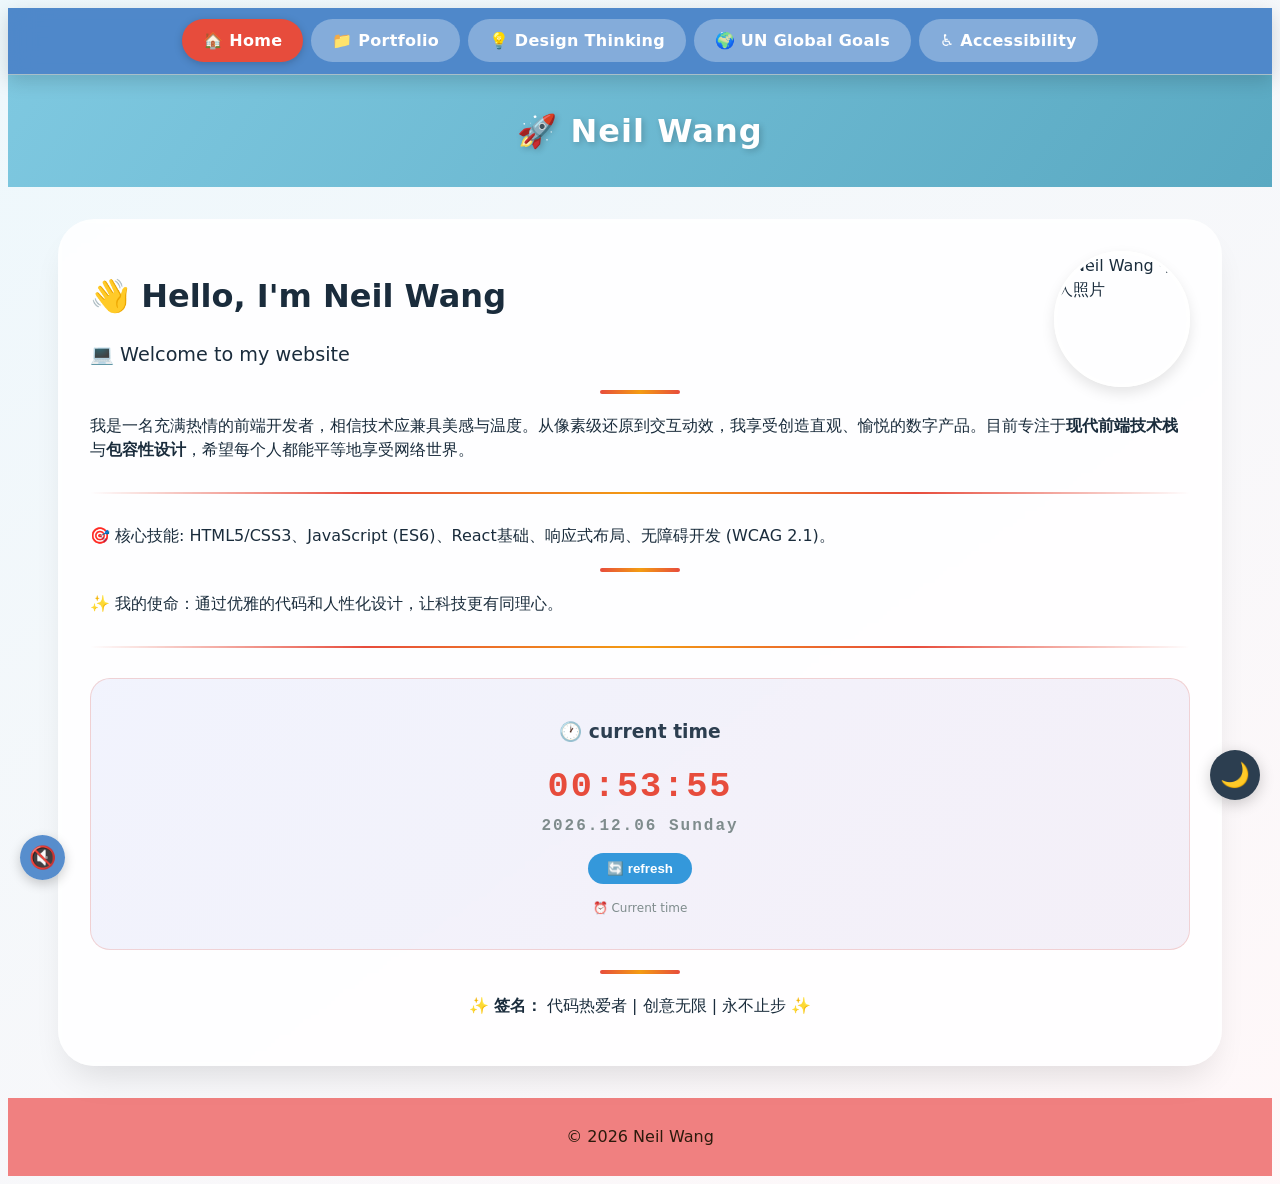
==== commit 012a027f: "2" ====
--- a/index.html
+++ b/index.html
@@ -56,7 +56,6 @@
 
 <footer>
     <p>© 2026 Neil Wang </p>
-    <div>⭐ 感谢访问 | 用代码创造美好体验 ⭐</div>
 </footer>
 
 <script>
--- a/styles/main.css
+++ b/styles/main.css
@@ -551,5 +551,314 @@
 body.dark-theme .message-area {
     transition: background-color 0.3s ease, color 0.3s ease, border-color 0.3s ease, box-shadow 0.3s ease;
 }
-
+/* styles/main.css - 在文件末尾添加音乐播放器样式 */
+
+/* ===== 音乐播放器样式 ===== */
+.music-player {
+    position: fixed;
+    bottom: 20px;
+    left: 20px;
+    background: rgba(30, 40, 50, 0.95);
+    backdrop-filter: blur(10px);
+    border-radius: 60px;
+    padding: 8px 16px;
+    display: flex;
+    align-items: center;
+    gap: 12px;
+    box-shadow: 0 4px 20px rgba(0, 0, 0, 0.2);
+    z-index: 1000;
+    border: 1px solid rgba(255, 255, 255, 0.2);
+    transition: all 0.3s ease;
+}
+
+.music-player:hover {
+    transform: translateY(-2px);
+    box-shadow: 0 8px 25px rgba(0, 0, 0, 0.25);
+}
+
+/* 播放器按钮 */
+.player-btn {
+    background: rgba(255, 255, 255, 0.2);
+    border: none;
+    width: 36px;
+    height: 36px;
+    border-radius: 50%;
+    cursor: pointer;
+    font-size: 18px;
+    transition: all 0.2s ease;
+    display: flex;
+    align-items: center;
+    justify-content: center;
+    color: white;
+}
+
+.player-btn:hover {
+    background: #e74c3c;
+    transform: scale(1.05);
+}
+
+.player-btn:active {
+    transform: scale(0.95);
+}
+
+/* 歌曲信息 */
+.song-info {
+    display: flex;
+    flex-direction: column;
+    min-width: 120px;
+}
+
+.song-title {
+    font-size: 14px;
+    font-weight: bold;
+    color: white;
+    white-space: nowrap;
+    overflow: hidden;
+    text-overflow: ellipsis;
+    max-width: 150px;
+}
+
+.song-artist {
+    font-size: 11px;
+    color: rgba(255, 255, 255, 0.7);
+}
+
+/* 进度条 */
+.progress-container {
+    width: 150px;
+    cursor: pointer;
+}
+
+.progress-bar {
+    width: 100%;
+    height: 4px;
+    background: rgba(255, 255, 255, 0.3);
+    border-radius: 2px;
+    overflow: hidden;
+    position: relative;
+}
+
+.progress-fill {
+    width: 0%;
+    height: 100%;
+    background: linear-gradient(90deg, #e74c3c, #ff8c69);
+    border-radius: 2px;
+    transition: width 0.1s linear;
+}
+
+.time-info {
+    display: flex;
+    justify-content: space-between;
+    font-size: 10px;
+    color: rgba(255, 255, 255, 0.6);
+    margin-top: 4px;
+}
+
+/* 音量控制 */
+.volume-control {
+    display: flex;
+    align-items: center;
+    gap: 6px;
+}
+
+.volume-slider {
+    width: 60px;
+    height: 3px;
+    -webkit-appearance: none;
+    background: rgba(255, 255, 255, 0.3);
+    border-radius: 3px;
+    outline: none;
+}
+
+.volume-slider::-webkit-slider-thumb {
+    -webkit-appearance: none;
+    width: 12px;
+    height: 12px;
+    border-radius: 50%;
+    background: #e74c3c;
+    cursor: pointer;
+}
+
+/* 播放列表下拉 */
+.playlist-toggle {
+    background: rgba(255, 255, 255, 0.2);
+    border: none;
+    width: 30px;
+    height: 30px;
+    border-radius: 50%;
+    cursor: pointer;
+    font-size: 14px;
+    color: white;
+    transition: all 0.2s;
+}
+
+.playlist-toggle:hover {
+    background: #e74c3c;
+}
+
+.playlist-dropdown {
+    position: absolute;
+    bottom: 70px;
+    left: 0;
+    background: rgba(30, 40, 50, 0.98);
+    backdrop-filter: blur(10px);
+    border-radius: 16px;
+    width: 250px;
+    max-height: 300px;
+    overflow-y: auto;
+    padding: 10px 0;
+    box-shadow: 0 8px 25px rgba(0, 0, 0, 0.3);
+    border: 1px solid rgba(255, 255, 255, 0.15);
+    z-index: 1001;
+    display: none;
+}
+
+.playlist-dropdown.show {
+    display: block;
+    animation: fadeInUp 0.2s ease;
+}
+
+@keyframes fadeInUp {
+    from {
+        opacity: 0;
+        transform: translateY(10px);
+    }
+    to {
+        opacity: 1;
+        transform: translateY(0);
+    }
+}
+
+.playlist-item {
+    padding: 10px 16px;
+    cursor: pointer;
+    transition: all 0.2s;
+    color: #ddd;
+    display: flex;
+    justify-content: space-between;
+    align-items: center;
+}
+
+.playlist-item:hover {
+    background: rgba(231, 76, 60, 0.3);
+}
+
+.playlist-item.active {
+    background: rgba(231, 76, 60, 0.5);
+    color: #ffaa7a;
+}
+
+.playlist-item .playlist-song {
+    font-size: 14px;
+}
+
+.playlist-item .playlist-artist {
+    font-size: 11px;
+    color: rgba(255, 255, 255, 0.5);
+}
+
+/* 暗色模式下的播放器适配 */
+body.dark-theme .music-player {
+    background: rgba(25, 35, 45, 0.98);
+    border-color: rgba(255, 255, 255, 0.1);
+}
+
+/* 移动端适配 */
+@media (max-width: 768px) {
+    .music-player {
+        bottom: 15px;
+        left: 15px;
+        padding: 6px 12px;
+        gap: 8px;
+    }
+    
+    .player-btn {
+        width: 30px;
+        height: 30px;
+        font-size: 14px;
+    }
+    
+    .song-info {
+        min-width: 80px;
+    }
+    
+    .song-title {
+        font-size: 12px;
+        max-width: 100px;
+    }
+    
+    .progress-container {
+        width: 100px;
+    }
+    
+    .volume-control {
+        display: none;
+    }
+}
+
+@media (max-width: 550px) {
+    .music-player .progress-container {
+        display: none;
+    }
+    .music-player .volume-control {
+        display: none;
+    }
+}
+
+/* styles/main.css - 在文件末尾添加音乐播放器样式 */
+
+/* ===== 音乐播放器样式 ===== */
+
+/* styles/main.css - 简化版音乐播放器（只有静音按钮） */
+
+/* ===== 静音按钮样式 ===== */
+.mute-btn {
+    position: fixed;
+    bottom: 20px;
+    left: 20px;
+    background: rgba(70, 130, 200, 0.9);
+    border: none;
+    width: 45px;
+    height: 45px;
+    border-radius: 50%;
+    cursor: pointer;
+    font-size: 22px;
+    transition: all 0.2s ease;
+    display: flex;
+    align-items: center;
+    justify-content: center;
+    color: white;
+    box-shadow: 0 4px 12px rgba(0, 0, 0, 0.2);
+    z-index: 1000;
+}
+
+.mute-btn:hover {
+    background: #e74c3c;
+    transform: scale(1.08);
+    box-shadow: 0 6px 16px rgba(0, 0, 0, 0.25);
+}
+
+.mute-btn:active {
+    transform: scale(0.95);
+}
+
+/* 暗色模式适配 */
+body.dark-theme .mute-btn {
+    background: rgba(50, 70, 90, 0.95);
+}
+
+body.dark-theme .mute-btn:hover {
+    background: #e74c3c;
+}
+
+/* 移动端适配 */
+@media (max-width: 600px) {
+    .mute-btn {
+        bottom: 15px;
+        left: 15px;
+        width: 40px;
+        height: 40px;
+        font-size: 18px;
+    }
+}
 </style>
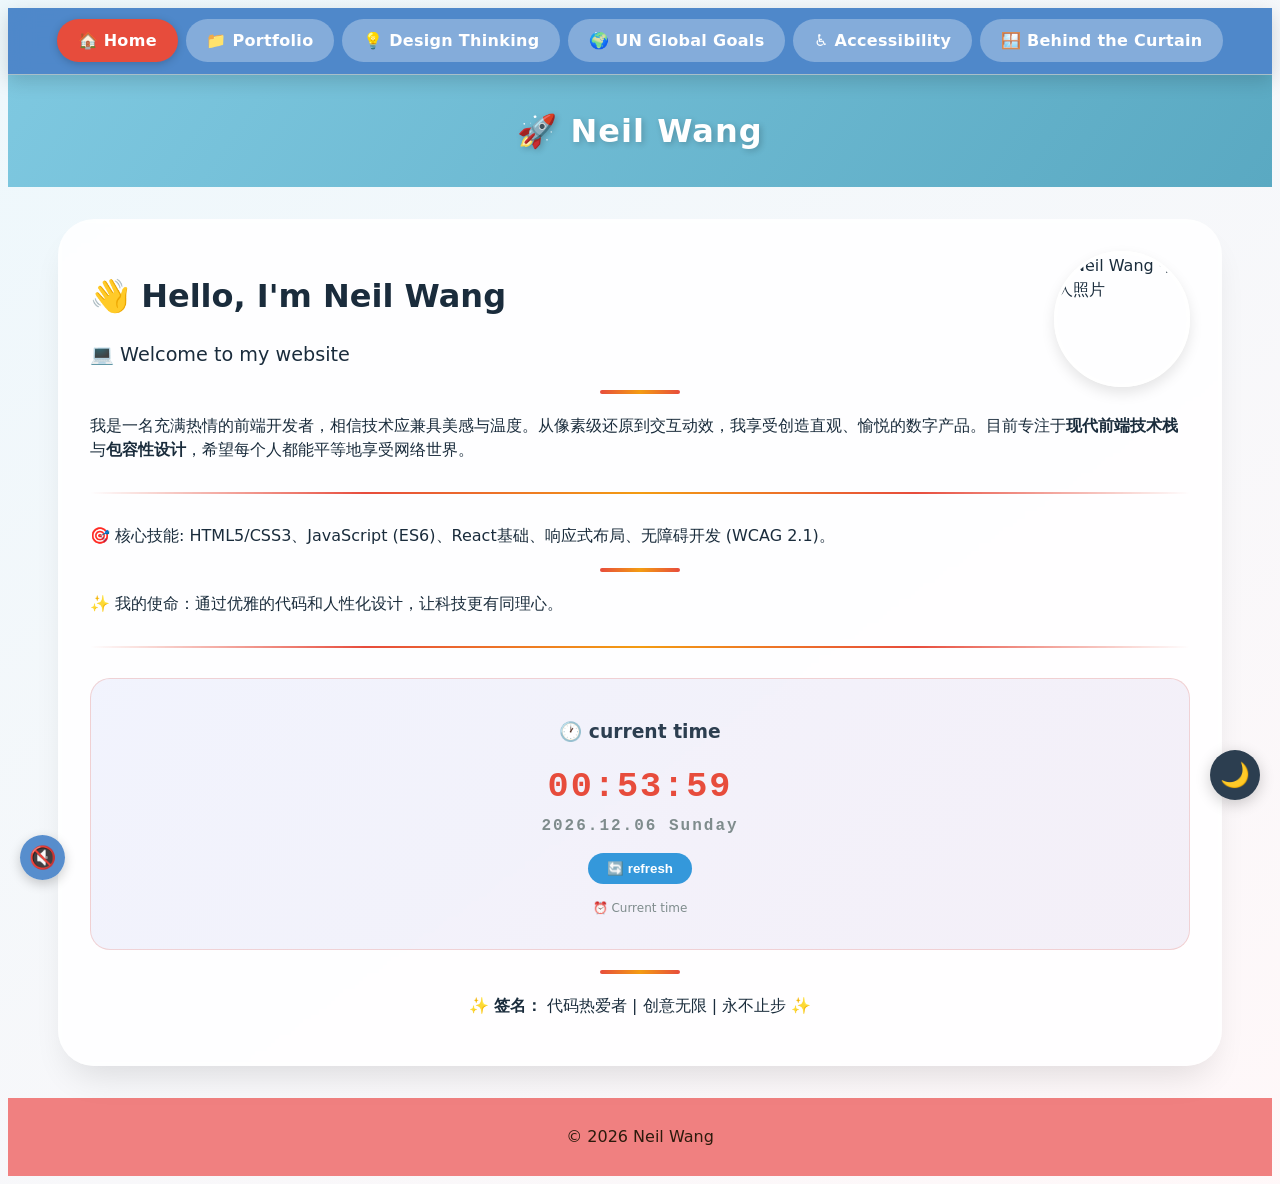
==== commit 2d40526f: "curtain" ====
--- a/index.html
+++ b/index.html
@@ -16,6 +16,7 @@
         <li><a href="design.html">💡 Design Thinking</a></li>
         <li><a href="globalgoals.html">🌍 UN Global Goals</a></li>
         <li><a href="accessibility.html">♿ Accessibility</a></li>
+         <li><a href="curtain.html">🪟 Behind the Curtain</a></li>
     </ul>
 </nav>
 
@@ -40,7 +41,7 @@
         
         <div class="divider-long"></div>
         
-        <!-- 时间显示区域 -->
+        <!-- clock -->
         <div class="time-display-area">
             <h3 style="margin-bottom: 15px; color: #2c3e50;">🕐 current time</h3>
             <div id="currentTime" class="current-time">--:--:--</div>
--- a/styles/main.css
+++ b/styles/main.css
@@ -148,6 +148,13 @@
 /* 全球目标高亮 */
 .goal-highlight {
     background: linear-gradient(120deg, #d4f1f9, #ffe6e6);
+    padding: 1.5rem;
+    border-radius: 32px;
+    margin: 1rem 0;
+}
+
+.goal-highlight1 {
+    background: linear-gradient(120deg, #2dec3a, #26dcf4);
     padding: 1.5rem;
     border-radius: 32px;
     margin: 1rem 0;
@@ -763,6 +770,26 @@
     border-color: rgba(255, 255, 255, 0.1);
 }
 
+/* 暗色模式邮箱链接变色 */
+body.dark-theme a[href^="mailto"] {
+    color: #ffaa7a !important;
+}
+
+body.dark-theme a[href^="mailto"]:hover {
+    color: #ffcc9a !important;
+}
+
+/* 暗色模式下无障碍声明区块变色 */
+body.dark-theme .access-footer {
+    background: #2a3a48 !important;
+    color: #e0e0e0 !important;
+    border: 1px solid rgba(255, 170, 122, 0.3);
+}
+
+body.dark-theme .access-footer:hover {
+    background: #2f4052 !important;
+}
+
 /* 移动端适配 */
 @media (max-width: 768px) {
     .music-player {
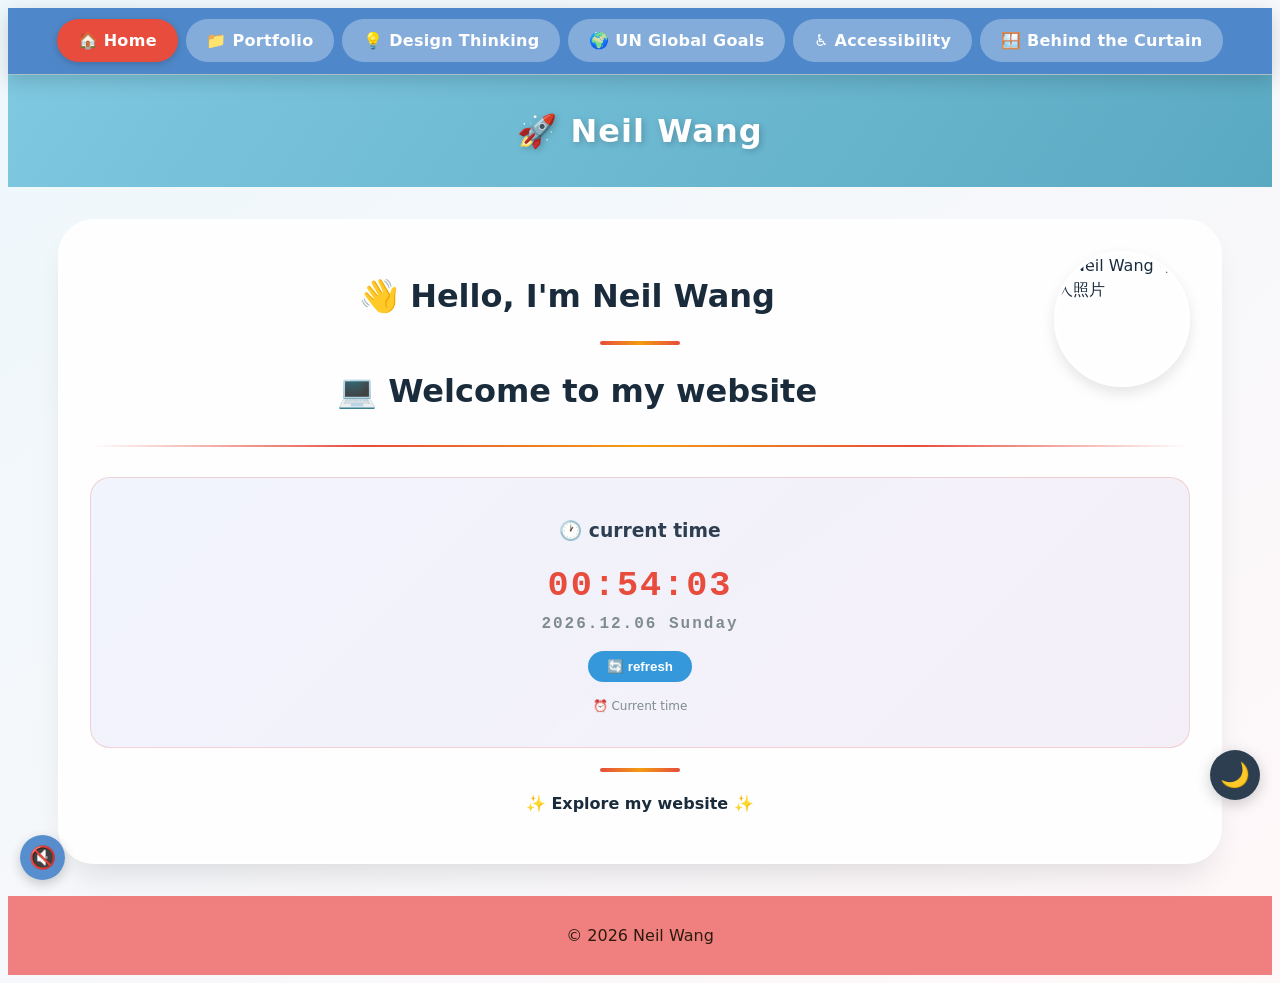
==== commit 23c06eae: "dark theme" ====
--- a/index.html
+++ b/index.html
@@ -24,20 +24,14 @@
     <div class="page-header">🚀 Neil Wang </div>
     <div class="container clearfix">
         <img src="https://t14.baidu.com/it/u=1878694358,646015263&fm=224&app=112&f=JPEG?w=500&h=500" alt="Neil Wang 个人照片" class="profile-img-small">
-        <h1>👋 Hello, I'm Neil Wang</h1>
-        <p style="font-size:1.2rem; margin-top:0.5rem;">💻 Welcome to my website</p>
+        <h1 style="text-align:center;">👋 Hello, I'm Neil Wang</h1>
         
         <div class="divider"></div>
         
-        <p>我是一名充满热情的前端开发者，相信技术应兼具美感与温度。从像素级还原到交互动效，我享受创造直观、愉悦的数字产品。目前专注于<strong>现代前端技术栈</strong>与<strong>包容性设计</strong>，希望每个人都能平等地享受网络世界。</p>
+       <h1 style="text-align:center;">
+    💻 Welcome to my website
+</h1>
         
-        <div class="divider-long"></div>
-        
-        <p>🎯 核心技能: HTML5/CSS3、JavaScript (ES6)、React基础、响应式布局、无障碍开发 (WCAG 2.1)。</p>
-        
-        <div class="divider"></div>
-        
-        <p>✨ 我的使命：通过优雅的代码和人性化设计，让科技更有同理心。</p>
         
         <div class="divider-long"></div>
         
@@ -51,7 +45,7 @@
         
         <div class="divider"></div>
         
-        <p style="text-align:center; margin-top:20px;">✨ <strong>签名：</strong> 代码热爱者 | 创意无限 | 永不止步 ✨</p>
+        <p style="text-align:center; margin-top:20px;">✨ <strong> Explore my website ✨</p>
     </div>
 </main>
 
--- a/styles/main.css
+++ b/styles/main.css
@@ -484,6 +484,47 @@
     border-left-color: #ffaa7a;
 }
 
+/* ===== 暗色主题 - 仅影响 Life on Land 页面 ===== */
+body.dark-theme .life-on-land-container li {
+    color: #e0e0e0;
+    background: transparent;
+    margin-bottom: 20px;
+}
+
+body.dark-theme .life-on-land-container li strong {
+    color: #ffaa7a;
+    font-size: 1.1rem;
+    display: block;
+    margin-bottom: 8px;
+}
+
+body.dark-theme .life-on-land-container li p {
+    color: #c0c0c0;
+    line-height: 1.5;
+}
+
+body.dark-theme .life-on-land-container img {
+    opacity: 0.9;
+    filter: brightness(0.9);
+    border: 1px solid rgba(255, 170, 122, 0.2);
+    border-radius: 14px;
+    transition: all 0.3s ease;
+}
+
+body.dark-theme .life-on-land-container img:hover {
+    opacity: 1;
+    border-color: #ffaa7a;
+}
+/* 暗色模式下的呼吁框 */
+body.dark-theme .appeal-box {
+    background: #2a3a48 !important;
+    color: #e0e0e0;
+    border: 1px solid rgba(255, 170, 122, 0.3);
+}
+
+body.dark-theme .appeal-box strong {
+    color: #ffaa7a;
+}
 /* 模态窗 */
 body.dark-theme .modal-content {
     background: #2a3a48;
@@ -888,4 +929,6 @@
         font-size: 18px;
     }
 }
+
+
 </style>
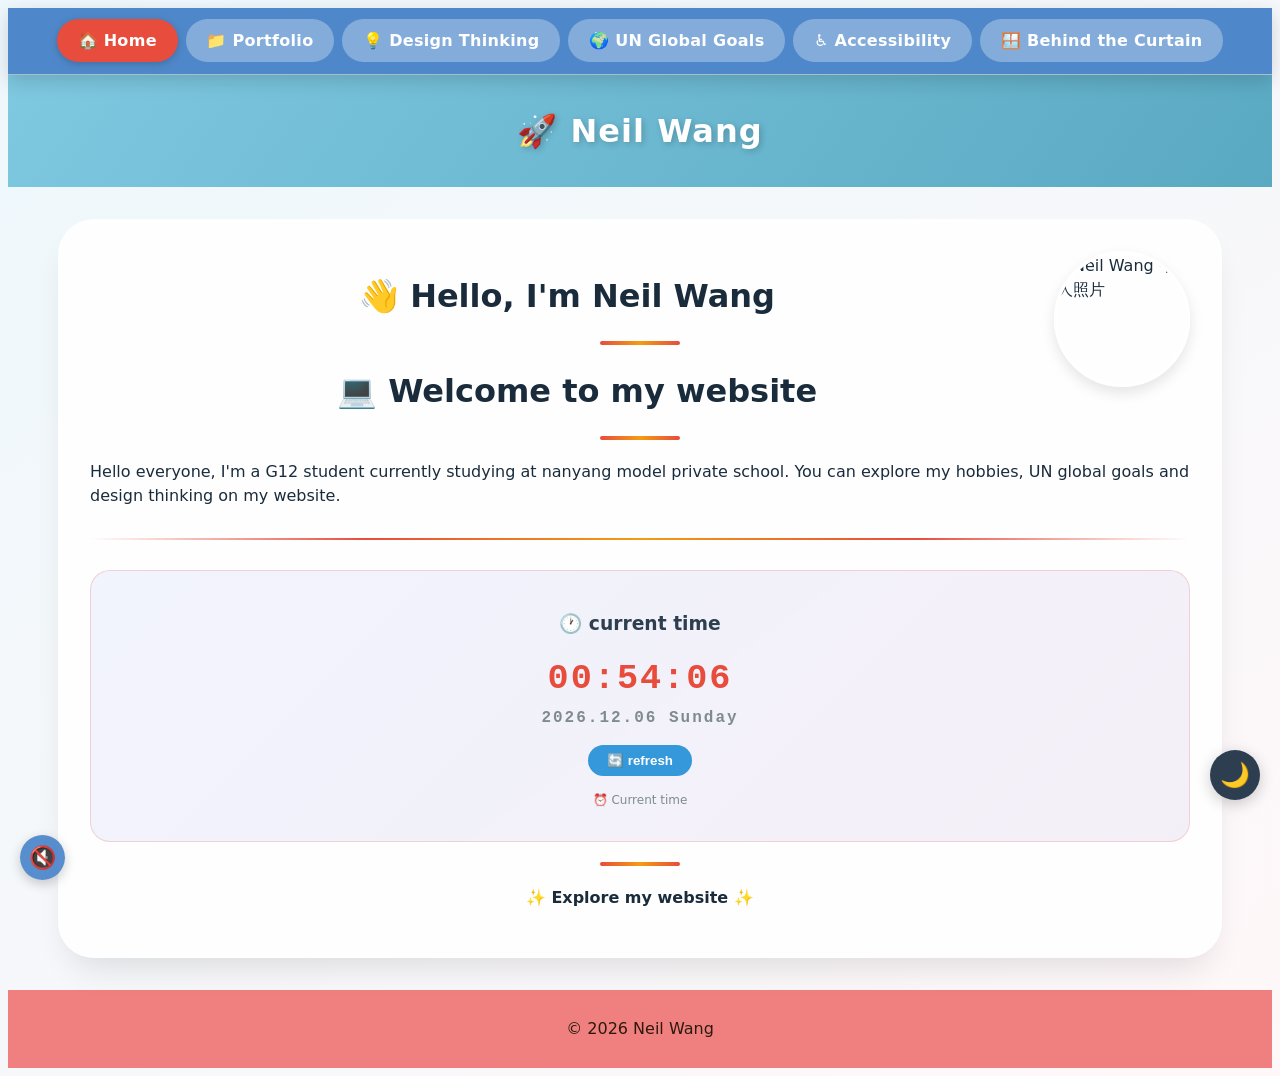
==== commit 668897fb: "2" ====
--- a/index.html
+++ b/index.html
@@ -31,8 +31,8 @@
        <h1 style="text-align:center;">
     💻 Welcome to my website
 </h1>
-        
-        
+        <div class="divider"></div>
+        <p>Hello everyone, I'm a G12 student currently studying at nanyang model private school. You can explore my hobbies, UN global goals and design thinking on my website.                 </p>
         <div class="divider-long"></div>
         
         <!-- clock -->
--- a/styles/main.css
+++ b/styles/main.css
@@ -80,7 +80,7 @@
     letter-spacing: 1px;
 }
 
-/* 主容器卡片 */
+
 .container {
     max-width: 1100px;
     margin: 2rem auto;
@@ -99,7 +99,6 @@
     font-size: 1.8rem;
 }
 
-/* 作品集卡片网格 */
 .portfolio-grid {
     display: grid;
     grid-template-columns: repeat(auto-fit, minmax(280px, 1fr));
@@ -136,7 +135,7 @@
     color: #e74c3c;
 }
 
-/* 设计思考步骤 */
+/* design */
 .dt-step {
     background: #fef9e6;
     border-radius: 24px;
@@ -145,7 +144,7 @@
     border-left: 6px solid #e67e22;
 }
 
-/* 全球目标高亮 */
+/* global */
 .goal-highlight {
     background: linear-gradient(120deg, #d4f1f9, #ffe6e6);
     padding: 1.5rem;
@@ -160,7 +159,7 @@
     margin: 1rem 0;
 }
 
-/* 无障碍声明列表 */
+/* accessibility */
 .access-list {
     background: #f0f7fc;
     border-radius: 28px;
@@ -203,7 +202,7 @@
     shape-outside: circle();
 }
 
-/* 焦点样式 */
+/* focus */
 :focus-visible {
     outline: 3px solid #e74c3c;
     outline-offset: 2px;
@@ -262,7 +261,7 @@
     border-radius: 1px;
 }
 
-/* 时间显示区域 */
+/* time */
 .time-display-area {
     background: linear-gradient(135deg, #667eea15, #764ba215);
     border-radius: 20px;
@@ -280,7 +279,7 @@
     letter-spacing: 2px;
 }
 
-/* 移动端适配 */
+
 @media (max-width: 600px) {
     .container {
         padding: 1.2rem;
@@ -298,9 +297,9 @@
     }
 }
 
-/* styles/main.css - 添加到文件末尾 */
-
-/* ===== 主题切换按钮样式 ===== */
+
+
+/* switch */
 .theme-toggle {
     position: fixed;
     bottom: 100px;
@@ -330,7 +329,7 @@
     transform: scale(0.95);
 }
 
-/* 移动端适配 */
+
 @media (max-width: 768px) {
     .theme-toggle {
         bottom: 80px;
@@ -341,28 +340,27 @@
     }
 }
 
-/* ===== 暗色主题样式 ===== */
-/* styles/main.css - 替换暗色主题部分为以下内容 */
-
-/* ===== 暗色主题样式 (柔和不刺眼) ===== */
+
+
+/* dark */
 body.dark-theme {
     background: linear-gradient(145deg, #1e2a3a 0%, #1a2533 100%);
     color: #e8e8e8;
 }
 
-/* 头部 */
+/* header */
 body.dark-theme .page-header {
     background: linear-gradient(125deg, #2c4a6e, #1e3a5f);
     color: #f0f0f0;
 }
 
-/* 主容器 - 半透明深色背景 */
+/* body */
 body.dark-theme .container {
     background: rgba(35, 45, 55, 0.92);
     color: #e0e0e0;
 }
 
-/* 卡片样式 */
+/*  card */
 body.dark-theme .card {
     background: #2a3a4a;
     color: #e8e8e8;
@@ -378,13 +376,13 @@
     color: #ffaa7a;
 }
 
-/* 章节标题 */
+/* chapter */
 body.dark-theme .section-title {
     color: #ffaa7a;
     border-left-color: #ff8c5a;
 }
 
-/* 设计思维步骤 */
+/* design */
 body.dark-theme .dt-step {
     background: #2a3a48;
     color: #ddd;
@@ -395,7 +393,7 @@
     color: #ffaa7a;
 }
 
-/* 全球目标高亮 */
+/* global  */
 body.dark-theme .goal-highlight {
     background: linear-gradient(120deg, #2a3a48, #253545);
     color: #e0e0e0;
@@ -405,13 +403,13 @@
     color: #6abf8a !important;
 }
 
-/* 无障碍声明列表 */
+/* accessibility */
 body.dark-theme .access-list {
     background: #2a3a48;
     color: #e0e0e0;
 }
 
-/* 时间显示区域 */
+/* time */
 body.dark-theme .time-display-area {
     background: #2a3a48;
     border-color: #ffaa7a;
@@ -429,7 +427,7 @@
     color: #aaa !important;
 }
 
-/* 按钮样式 */
+/* button */
 body.dark-theme button {
     background: #ff7a4a;
 }
@@ -442,13 +440,13 @@
     background: #ff7a4a;
 }
 
-/* 页脚 */
+/* footer */
 body.dark-theme footer {
     background: #253545;
     color: #ccc;
 }
 
-/* 链接样式 */
+/* link */
 body.dark-theme a {
     color: #ffaa7a;
 }
@@ -457,14 +455,14 @@
     color: #ffcc9a;
 }
 
-/* 诗歌区块 */
+/* body */
 body.dark-theme .poem {
     background: #2a3a48;
     color: #e0e0e0;
     border-left-color: #ff8c5a;
 }
 
-/* 社交链接 */
+/* link */
 body.dark-theme .social-links a,
 body.dark-theme .family-link a {
     background: #3a4a5a;
@@ -477,14 +475,14 @@
     color: white;
 }
 
-/* 消息区域 */
+/* body */
 body.dark-theme .message-area {
     background: #2a3a48;
     color: #e0e0e0;
     border-left-color: #ffaa7a;
 }
 
-/* ===== 暗色主题 - 仅影响 Life on Land 页面 ===== */
+/* life on land*/
 body.dark-theme .life-on-land-container li {
     color: #e0e0e0;
     background: transparent;
@@ -515,7 +513,7 @@
     opacity: 1;
     border-color: #ffaa7a;
 }
-/* 暗色模式下的呼吁框 */
+
 body.dark-theme .appeal-box {
     background: #2a3a48 !important;
     color: #e0e0e0;
@@ -525,7 +523,7 @@
 body.dark-theme .appeal-box strong {
     color: #ffaa7a;
 }
-/* 模态窗 */
+
 body.dark-theme .modal-content {
     background: #2a3a48;
     color: #e0e0e0;
@@ -535,7 +533,7 @@
     color: #ffaa7a !important;
 }
 
-/* 分割线 */
+/* line */
 body.dark-theme .divider {
     background: linear-gradient(90deg, #ff7a4a, #ffb87a, #ff7a4a);
 }
@@ -544,13 +542,13 @@
     background: linear-gradient(90deg, transparent, #ff7a4a, #ffb87a, #ff7a4a, transparent);
 }
 
-/* 列表样式 */
+/* line */
 body.dark-theme ul li,
 body.dark-theme ol li {
     color: #ddd;
 }
 
-/* 输入框（如果有） */
+/* line */
 body.dark-theme input,
 body.dark-theme textarea,
 body.dark-theme select {
@@ -564,7 +562,7 @@
     outline-color: #ffaa7a;
 }
 
-/* 导航栏在暗色模式下略微调整 */
+
 body.dark-theme nav {
     background: rgba(30, 50, 70, 0.95);
 }
@@ -584,7 +582,7 @@
     color: white;
 }
 
-/* 过渡动画 - 平滑切换 */
+
 body,
 body.dark-theme .container,
 body.dark-theme .card,
@@ -599,9 +597,9 @@
 body.dark-theme .message-area {
     transition: background-color 0.3s ease, color 0.3s ease, border-color 0.3s ease, box-shadow 0.3s ease;
 }
-/* styles/main.css - 在文件末尾添加音乐播放器样式 */
-
-/* ===== 音乐播放器样式 ===== */
+
+
+
 .music-player {
     position: fixed;
     bottom: 20px;
@@ -624,7 +622,7 @@
     box-shadow: 0 8px 25px rgba(0, 0, 0, 0.25);
 }
 
-/* 播放器按钮 */
+
 .player-btn {
     background: rgba(255, 255, 255, 0.2);
     border: none;
@@ -649,7 +647,7 @@
     transform: scale(0.95);
 }
 
-/* 歌曲信息 */
+
 .song-info {
     display: flex;
     flex-direction: column;
@@ -671,7 +669,7 @@
     color: rgba(255, 255, 255, 0.7);
 }
 
-/* 进度条 */
+
 .progress-container {
     width: 150px;
     cursor: pointer;
@@ -702,7 +700,7 @@
     margin-top: 4px;
 }
 
-/* 音量控制 */
+
 .volume-control {
     display: flex;
     align-items: center;
@@ -727,7 +725,7 @@
     cursor: pointer;
 }
 
-/* 播放列表下拉 */
+
 .playlist-toggle {
     background: rgba(255, 255, 255, 0.2);
     border: none;
@@ -805,13 +803,13 @@
     color: rgba(255, 255, 255, 0.5);
 }
 
-/* 暗色模式下的播放器适配 */
+
 body.dark-theme .music-player {
     background: rgba(25, 35, 45, 0.98);
     border-color: rgba(255, 255, 255, 0.1);
 }
 
-/* 暗色模式邮箱链接变色 */
+
 body.dark-theme a[href^="mailto"] {
     color: #ffaa7a !important;
 }
@@ -820,7 +818,7 @@
     color: #ffcc9a !important;
 }
 
-/* 暗色模式下无障碍声明区块变色 */
+
 body.dark-theme .access-footer {
     background: #2a3a48 !important;
     color: #e0e0e0 !important;
@@ -831,7 +829,7 @@
     background: #2f4052 !important;
 }
 
-/* 移动端适配 */
+
 @media (max-width: 768px) {
     .music-player {
         bottom: 15px;
@@ -873,13 +871,7 @@
     }
 }
 
-/* styles/main.css - 在文件末尾添加音乐播放器样式 */
-
-/* ===== 音乐播放器样式 ===== */
-
-/* styles/main.css - 简化版音乐播放器（只有静音按钮） */
-
-/* ===== 静音按钮样式 ===== */
+
 .mute-btn {
     position: fixed;
     bottom: 20px;
@@ -910,7 +902,7 @@
     transform: scale(0.95);
 }
 
-/* 暗色模式适配 */
+
 body.dark-theme .mute-btn {
     background: rgba(50, 70, 90, 0.95);
 }
@@ -919,7 +911,7 @@
     background: #e74c3c;
 }
 
-/* 移动端适配 */
+
 @media (max-width: 600px) {
     .mute-btn {
         bottom: 15px;
@@ -930,5 +922,4 @@
     }
 }
 
-
 </style>
